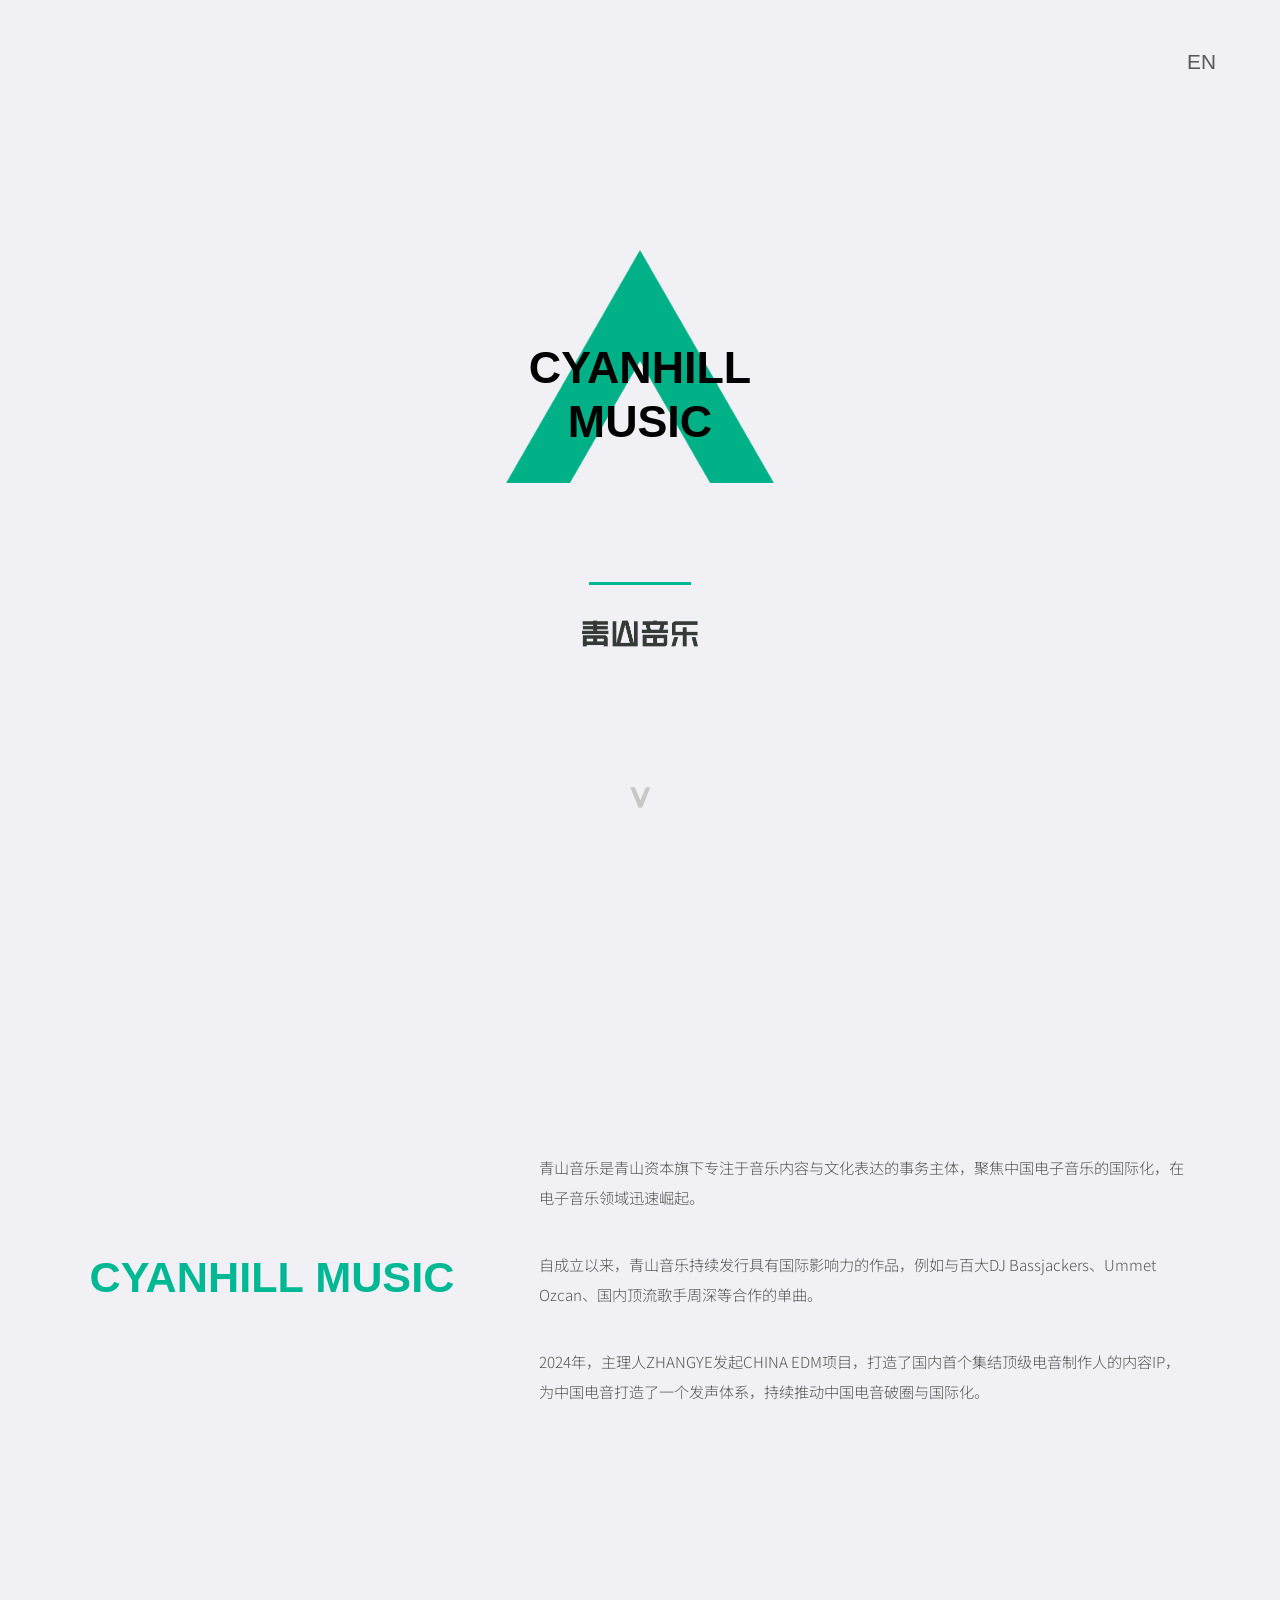
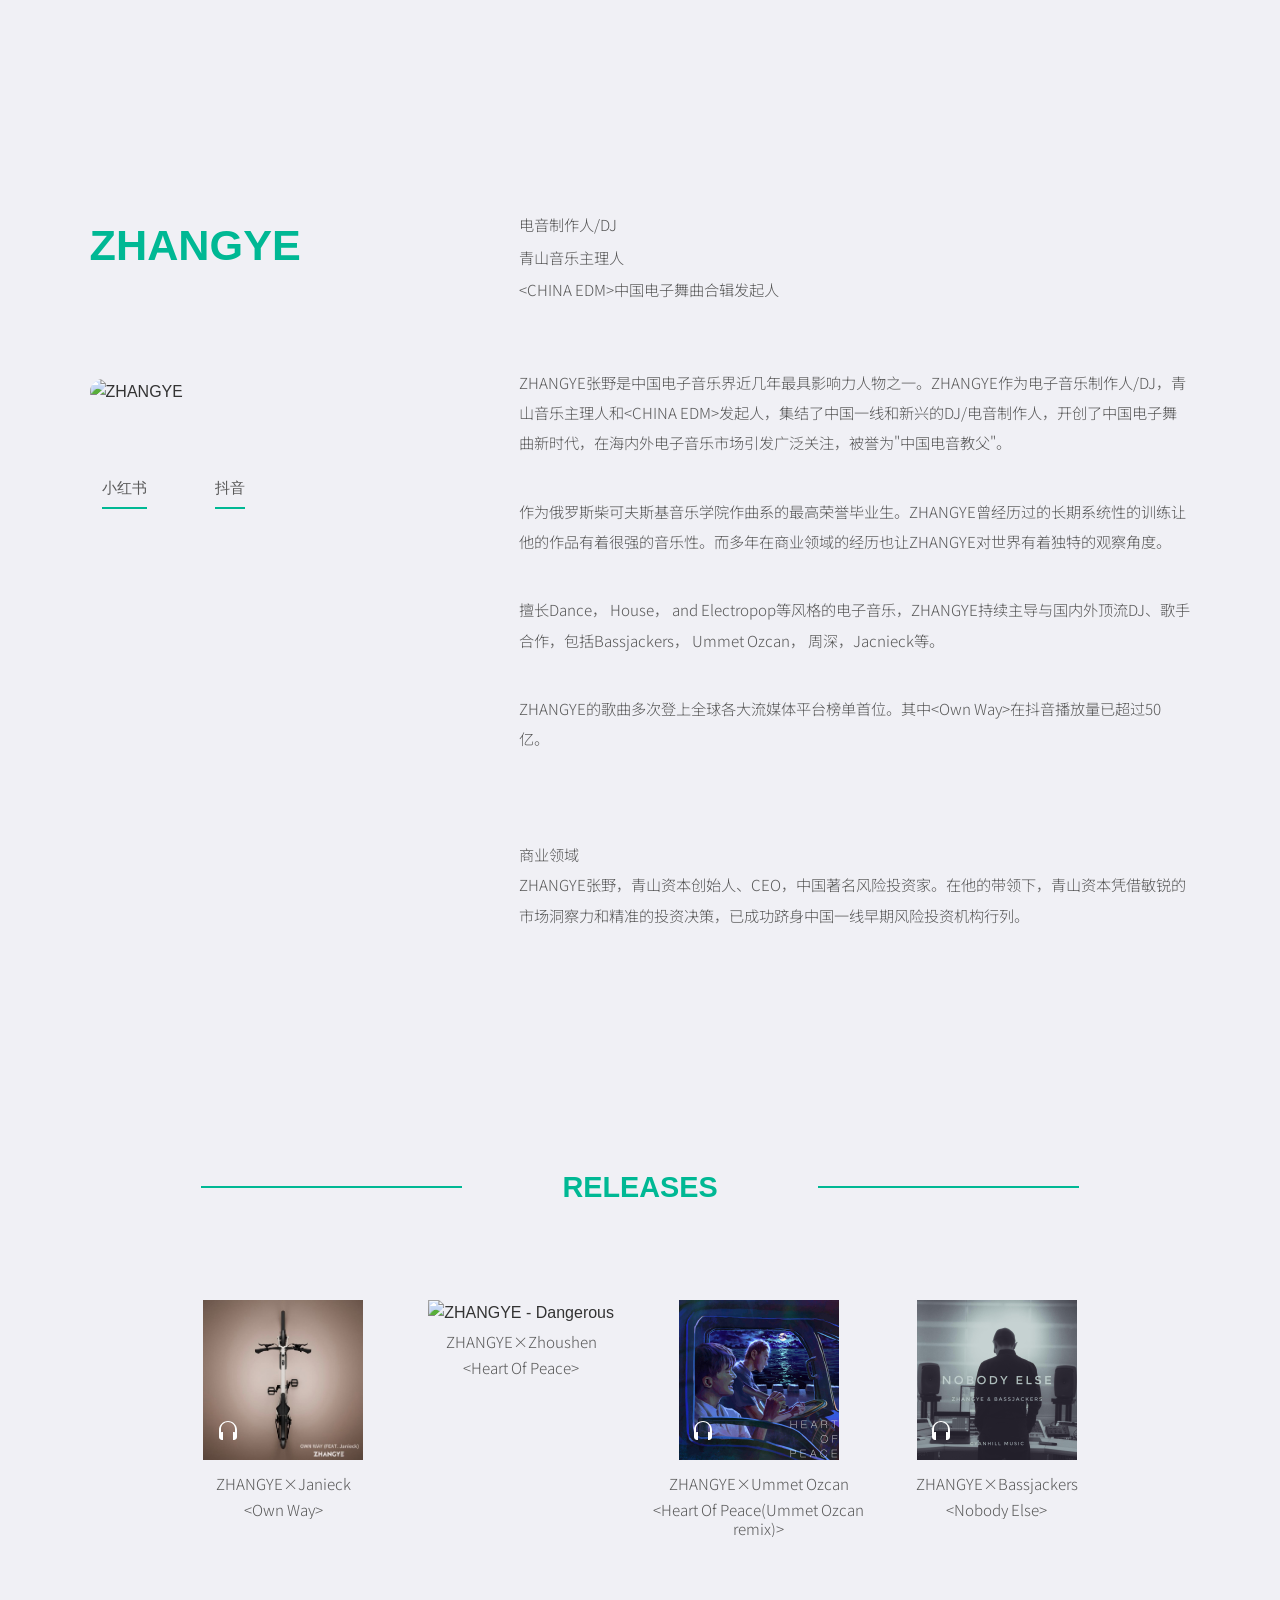
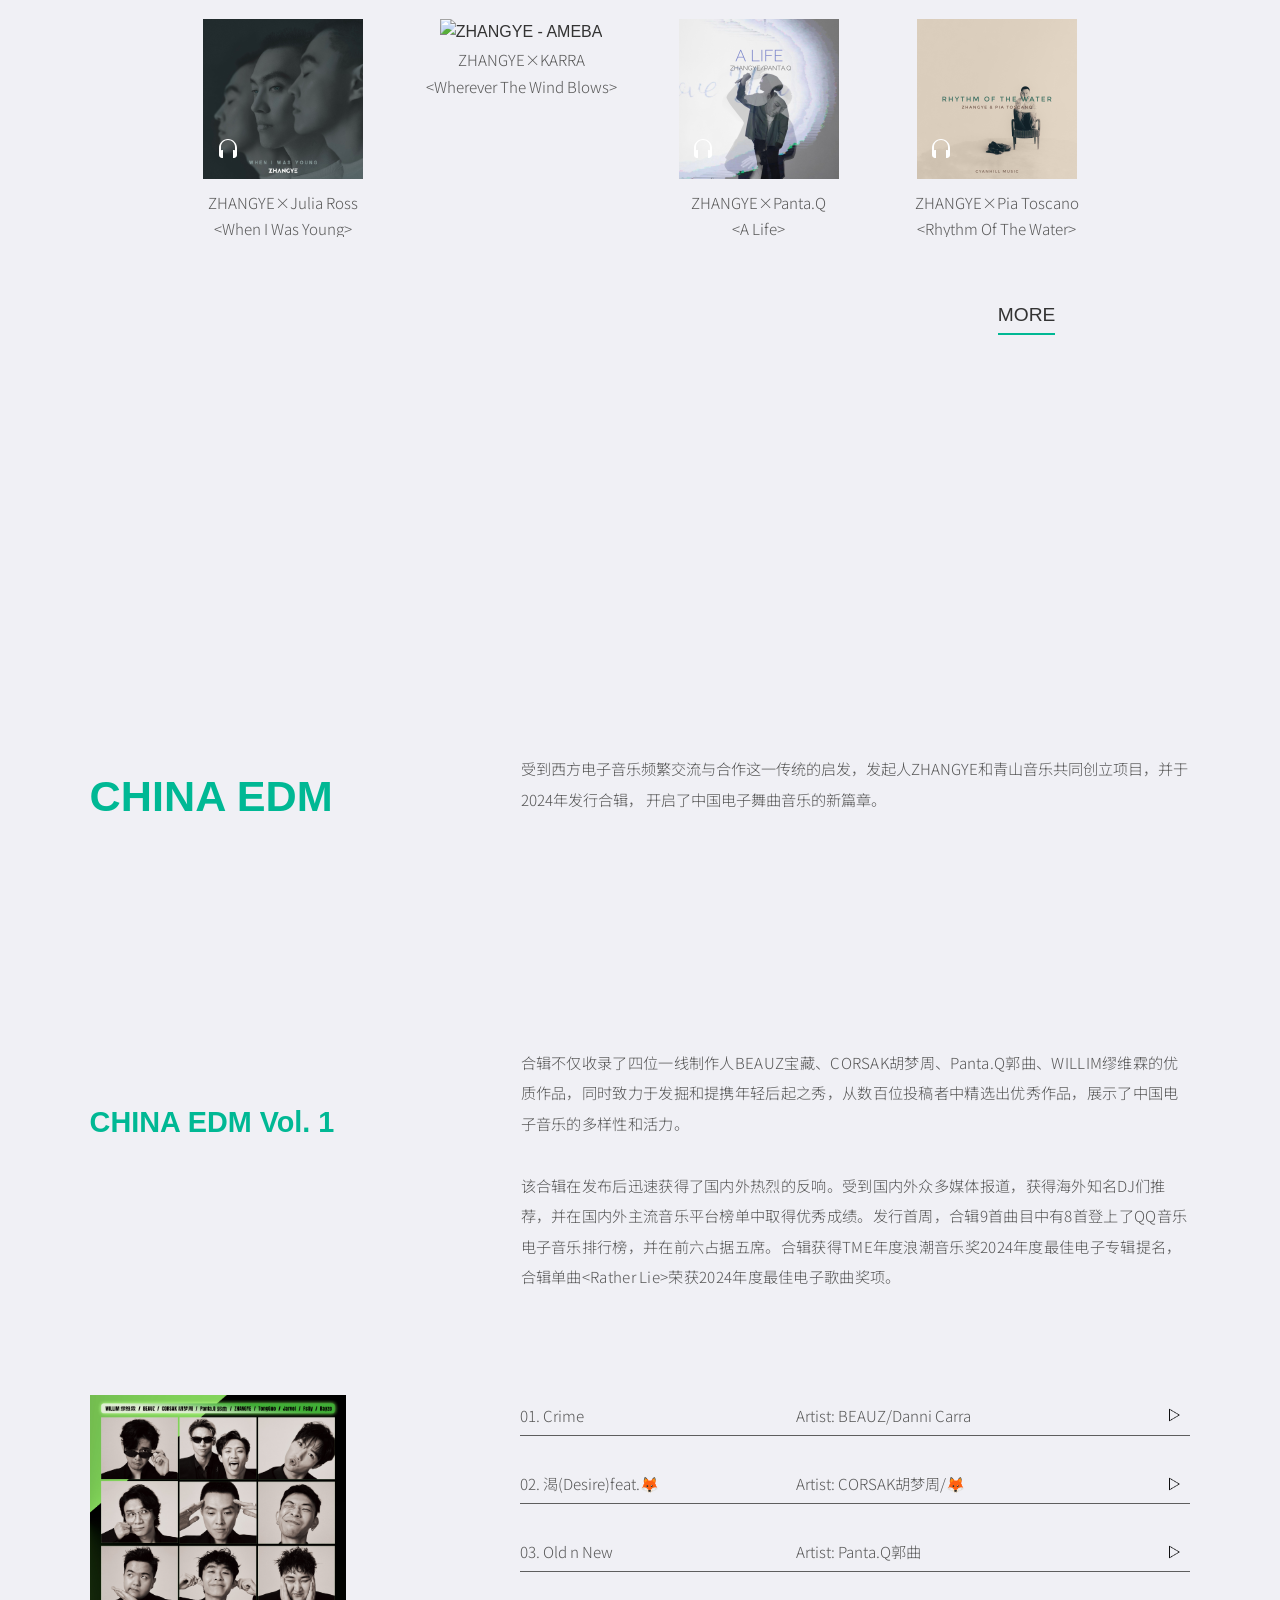
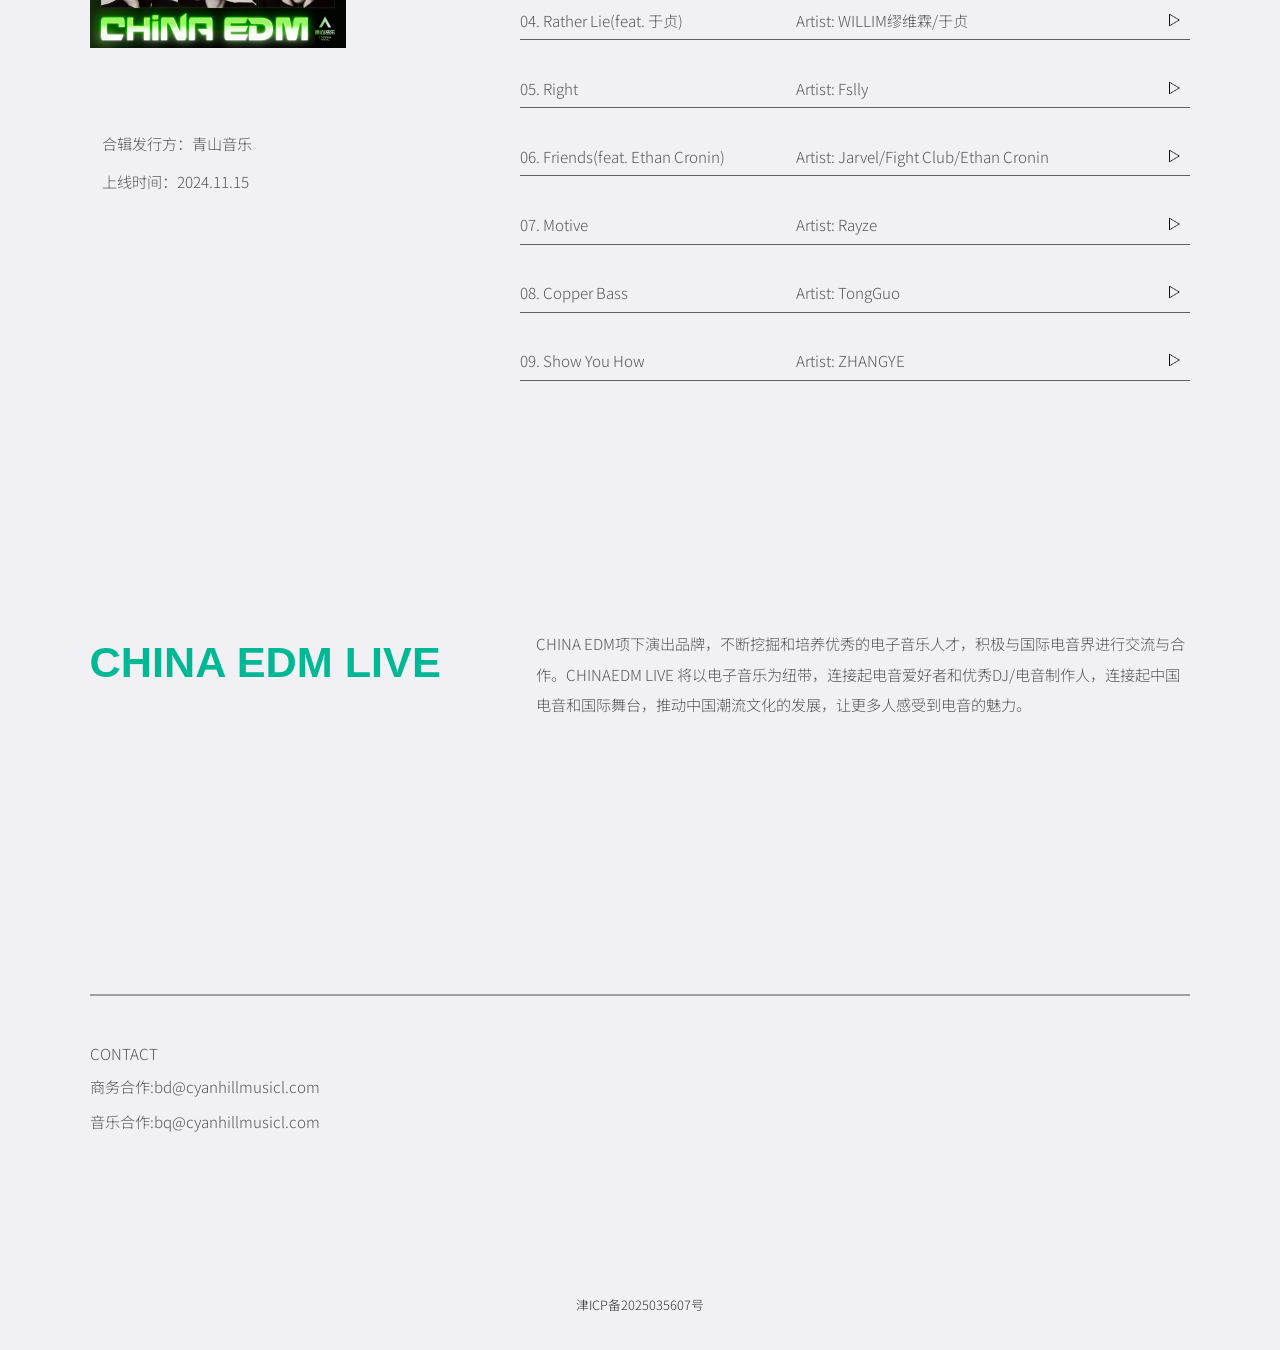
==== index.html @ 39e77cc4 "update fonts" ====
<!DOCTYPE html>
<html lang="zh-CN">
<head>
    <meta charset="UTF-8">
    <meta name="viewport" content="width=device-width, initial-scale=1.0">
    <title>CYANHILL MUSIC</title>
    <link rel="stylesheet" href="styles.css">
    <!-- 添加更接近微软雅黑风格的字体 -->
    <link href="https://fonts.googleapis.com/css2?family=Noto+Sans+SC:wght@300;400;500;600;700;800;900&display=swap" rel="stylesheet">
    <link href="https://fonts.googleapis.com/css2?family=Source+Han+Sans+SC:wght@400;700;900&display=swap" rel="stylesheet">
    <link href="https://fonts.googleapis.com/css2?family=Inter:wght@400;700;900&display=swap" rel="stylesheet">
    <script src="https://unpkg.com/feather-icons"></script>
    <script>
        let currentAudio = null;
        let currentPlayButton = null;
        let currentReleaseItem = null;
        
        function togglePlayPause(button, musicPath) {
            let icon = button.querySelector('i');
            
            // 如果找不到i元素，说明已经被feather替换为SVG了
            if (!icon) {
                console.log('Icon not found, recreating...');
                button.innerHTML = '<i data-feather="play"></i>';
                feather.replace();
                icon = button.querySelector('i') || button.querySelector('svg');
            }
            
            if (!icon) {
                console.log('Error: Could not find or create icon element');
                return;
            }
            
            const currentIcon = icon.getAttribute ? icon.getAttribute('data-feather') : 'play';
            
            // 如果点击的是当前正在播放的按钮
            if (currentAudio && currentPlayButton === button) {
                if (currentAudio.paused) {
                    // 恢复播放
                    currentAudio.play().then(() => {
                        button.innerHTML = '<i data-feather="pause"></i>';
                        feather.replace();
                    }).catch(error => {
                        console.log('播放失败:', error);
                        alert('音频文件未找到或加载失败');
                        resetButton(button);
                    });
                } else {
                    // 暂停播放
                    currentAudio.pause();
                    button.innerHTML = '<i data-feather="play"></i>';
                    feather.replace();
                }
                return;
            }
            
            // 停止当前播放的音乐并重置之前的按钮
            if (currentAudio) {
                currentAudio.pause();
                if (currentPlayButton) {
                    resetButton(currentPlayButton);
                }
                if (currentReleaseItem) {
                    resetReleaseItem(currentReleaseItem);
                }
            }
            
            // 播放新的音乐
            currentAudio = new Audio(musicPath);
            currentPlayButton = button;
            
            currentAudio.play().then(() => {
                // 播放成功，更新按钮为暂停状态
                button.innerHTML = '<i data-feather="pause"></i>';
                feather.replace();
            }).catch(error => {
                console.log('播放失败:', error);
                alert('音频文件未找到或加载失败');
                resetButton(button);
                currentAudio = null;
                currentPlayButton = null;
            });
            
            // 音乐结束后重置按钮
            currentAudio.addEventListener('ended', function() {
                resetButton(currentPlayButton);
                if (currentReleaseItem) {
                    resetReleaseItem(currentReleaseItem);
                }
                currentAudio = null;
                currentPlayButton = null;
                currentReleaseItem = null;
            });
        }
        
        function resetButton(button) {
            if (button) {
                button.innerHTML = '<i data-feather="play"></i>';
                feather.replace();
            }
        }
        
        // 修改后的playMusic函数，专门处理release section的play-button
        function playMusic(musicPath) {
            console.log('playMusic called with:', musicPath);
            
            // 查找包含此音频路径的release元素
            const playButtons = document.querySelectorAll('.release-item .play-button');
            let targetReleaseElement = null;
            let targetPlayButton = null;
            
            playButtons.forEach(button => {
                const onclickAttr = button.getAttribute('onclick');
                if (onclickAttr && onclickAttr.includes(musicPath)) {
                    targetReleaseElement = button.closest('.release-item');
                    targetPlayButton = button;
                }
            });
            
            if (targetPlayButton) {
                // 如果点击的是当前正在播放的歌曲
                if (currentAudio && currentReleaseItem === targetReleaseElement) {
                    if (currentAudio.paused) {
                        // 恢复播放
                        currentAudio.play().then(() => {
                            targetPlayButton.classList.add('playing');
                        }).catch(error => {
                            console.log('播放失败:', error);
                            alert('音频文件未找到或加载失败');
                            targetPlayButton.classList.remove('playing');
                        });
                    } else {
                        // 暂停播放
                        currentAudio.pause();
                        targetPlayButton.classList.remove('playing');
                    }
                    return;
                }
                
                // 停止当前播放的音乐并重置状态
                if (currentAudio) {
                    currentAudio.pause();
                    if (currentPlayButton) {
                        resetButton(currentPlayButton);
                        currentPlayButton = null;
                    }
                    if (currentReleaseItem) {
                        resetReleaseItem(currentReleaseItem);
                    }
                }
                
                // 播放新的音乐
                currentAudio = new Audio(musicPath);
                currentReleaseItem = targetReleaseElement;
                currentPlayButton = null; // 清除album按钮引用
                
                currentAudio.play().then(() => {
                    // 播放成功，添加playing类
                    targetPlayButton.classList.add('playing');
                }).catch(error => {
                    console.log('播放失败:', error);
                    alert('音频文件未找到或加载失败');
                    targetPlayButton.classList.remove('playing');
                    currentAudio = null;
                    currentReleaseItem = null;
                });
                
                // 音乐结束后重置状态
                currentAudio.addEventListener('ended', function() {
                    if (targetPlayButton) {
                        targetPlayButton.classList.remove('playing');
                    }
                    currentAudio = null;
                    currentReleaseItem = null;
                });
            } else {
                console.log('No release element found， using fallback logic');
                // 如果不是release部分的音乐，使用原来的逻辑
                if (currentAudio) {
                    currentAudio.pause();
                    if (currentPlayButton) {
                        resetButton(currentPlayButton);
                    }
                    if (currentReleaseItem) {
                        resetReleaseItem(currentReleaseItem);
                    }
                }
                
                currentAudio = new Audio(musicPath);
                currentAudio.play().catch(error => {
                    console.log('播放失败:', error);
                    alert('音频文件未找到或加载失败');
                });
                
                currentAudio.addEventListener('ended', function() {
                    currentAudio = null;
                });
            }
        }
        
        function resetReleaseItem(releaseElement) {
            if (releaseElement) {
                const playBtn = releaseElement.querySelector('.play-button');
                if (playBtn) {
                    playBtn.classList.remove('playing');
                }
            }
        }
        
        function stopMusic() {
            if (currentAudio) {
                currentAudio.pause();
                if (currentPlayButton) {
                    resetButton(currentPlayButton);
                }
                if (currentReleaseItem) {
                    resetReleaseItem(currentReleaseItem);
                }
                currentAudio = null;
                currentPlayButton = null;
                currentReleaseItem = null;
            }
        }
    </script>
    <script>
        // 初始化Feather Icons
        document.addEventListener('DOMContentLoaded', function() {
            feather.replace();
        });
    </script>
</head>
<body>
    <!-- Section 1: Hero Section -->
    <section class="hero-section">
         <div class="language-toggle" onclick="window.location.href='en.html'">EN</div>
        <div class="hero-content">
            <div class="logo">
                <div class="logo-container">
                    <img src="./images/三角形.png" alt="CYANHILL MUSIC" class="logo-main-image">
                    <div class="logo-text-overlay">CYANHILL<br> MUSIC</div>
                </div>
                <div class="green-line"></div>
                <img src="./images/qingshan-music.png" alt="青山音乐" class="hero-subtitle-image">
            </div>
            <div class="scroll-indicator"></div>
        </div>
    </section>

    <!-- Section 2: About CYANHILL MUSIC -->
    <section class="about-section">
        <div class="container">
            <div class="about-content">
                <h2 class="section-title">CYANHILL MUSIC</h2>
                <div class="about-text">
                    <p>青山音乐是青山资本旗下专注于音乐内容与文化表达的事务主体，聚焦中国电子音乐的国际化，在电子音乐领域迅速崛起。</p>
                    <p>自成立以来，青山音乐持续发行具有国际影响力的作品，例如与百大DJ Bassjackers、Ummet Ozcan、国内顶流歌手周深等合作的单曲。</p>
                    <p>2024年，主理人ZHANGYE发起CHINA EDM项目，打造了国内首个集结顶级电音制作人的内容IP，为中国电音打造了一个发声体系，持续推动中国电音破圈与国际化。</p>
                </div>
            </div>
        </div>
    </section>

    <!-- Section 3: ZHANGYE Profile -->
    <section class="profile-section">
        <div class="container">
            <div class="profile-content">
                <div class="profile-left">
                    <div class="profile-left-content">
                        <h2 class="section-title">ZHANGYE</h2>
                        <div class="profile-roles">
                            <p class="profile-role">电音制作人DJ</p>
                            <p class="profile-role">青山音乐主理人</p>
                            <p class="profile-role">&lt;CHINA EDM&gt中国电子舞曲合辑发起人</p>
                        </div>
                        <div class="profile-nav">
                            <button class="nav-btn active" onclick="window.open('https://www.xiaohongshu.com/user/profile/66043828000000000b00c5ab?xsec_token=YBoGJE9Ndx9X2YPXxvMxBEKdCkLr-MUrgP2dAHBndRS3w=&xsec_source=app_share&xhsshare=CopyLink&appuid=56d51c0084edcd5b4dde05b5&apptime=1753088327&share_id=ae65f002c0d04fa5bdab03b25cfff9ac', '_blank'); return false;">小红书</button>
                            <button class="nav-btn" onclick="window.open('https://www.douyin.com/user/MS4wLjABAAAAStNdArtGPBI3AtwcS1l1xSt-FRLJyYk_p7RiJhSM4rY?from_tab_name=main', '_blank'); return false;">抖音</button>
                        </div>
                        </div>
                        <div class="profile-image-container">
                            <img src="./images/创始人照片.jpeg" alt="ZHANGYE" class="profile-image">
                            <div class="profile-nav">
                                <button class="nav-btn active" onclick="window.open('https://www.xiaohongshu.com/user/profile/66043828000000000b00c5ab?xsec_token=YBoGJE9Ndx9X2YPXxvMxBEKdCkLr-MUrgP2dAHBndRS3w=&xsec_source=app_share&xhsshare=CopyLink&appuid=56d51c0084edcd5b4dde05b5&apptime=1753088327&share_id=ae65f002c0d04fa5bdab03b25cfff9ac', '_blank'); return false;">小红书</button>
                                <button class="nav-btn" onclick="window.open('https://www.douyin.com/user/MS4wLjABAAAAStNdArtGPBI3AtwcS1l1xSt-FRLJyYk_p7RiJhSM4rY?from_tab_name=main', '_blank'); return false;">抖音</button>
                            </div>
                    </div>
                </div>
                <div class="profile-right">
                    <div class="profile-info">
                        <p class="profile-role">电音制作人/DJ</p>
                        <p class="profile-title">青山音乐主理人</p>
                        <p class="profile-subtitle">&lt;CHINA EDM&gt中国电子舞曲合辑发起人</p>
                    </div>
                    <div class="profile-description">
                        <p>ZHANGYE张野是中国电子音乐界近几年最具影响力人物之一。ZHANGYE作为电子音乐制作人/DJ，青山音乐主理人和&lt;CHINA EDM&gt发起人，集结了中国一线和新兴的DJ/电音制作人，开创了中国电子舞曲新时代，在海内外电子音乐市场引发广泛关注，被誉为"中国电音教父"。</p>
                        <p>作为俄罗斯柴可夫斯基音乐学院作曲系的最高荣誉毕业生。ZHANGYE曾经历过的长期系统性的训练让他的作品有着很强的音乐性。而多年在商业领域的经历也让ZHANGYE对世界有着独特的观察角度。</p>
                        <p>擅长Dance， House， and Electropop等风格的电子音乐，ZHANGYE持续主导与国内外顶流DJ、歌手合作，包括Bassjackers， Ummet Ozcan， 周深，Jacnieck等。</p>
                        <p>ZHANGYE的歌曲多次登上全球各大流媒体平台榜单首位。其中&lt;Own Way&gt在抖音播放量已超过50亿。</p>
                    </div>
                    <div class="profile-footer">
                        <p class="profile-location">商业领域</p>
                        <p class="profile-details">ZHANGYE张野，青山资本创始人、CEO，中国著名风险投资家。在他的带领下，青山资本凭借敏锐的市场洞察力和精准的投资决策，已成功跻身中国一线早期风险投资机构行列。</p>
                    </div>
                </div>
            </div>
        </div>
    </section>

    <!-- Section 4: Releases -->
    <section class="releases-section">
        <div class="container">
            <h2 class="section-title centered">RELEASES</h2>
            <div class="releases-grid">
                <!-- Top Row -->
                <div class="release-item">
                    <div class="release-image">
                        <img src="./images/own way.jpg" alt="ZHANGYE - Capella">
                        <div class="play-button" onclick="playMusic('./music/Own Way .mp3')"></div>
                    </div>
                    <div class="release-info">
                        <p class="artist">ZHANGYE×Janieck</p>
                        <p class="track">&lt;Own Way&gt</p>
                    </div>
                </div>
                <div class="release-item">
                    <div class="release-image">
                        <img src="./images/heart of peace.png" alt="ZHANGYE - Dangerous">
                        <div class="play-button" onclick="playMusic('./music/HEART OF PEACE.mp3')"></div>
                    </div>
                    <div class="release-info">
                        <p class="artist">ZHANGYE×Zhoushen</p>
                        <p class="track">&lt;Heart Of Peace&gt</p>
                    </div>
                </div>
                <div class="release-item">
                    <div class="release-image">
                        <img src="./images/remix heart of peace.jpeg" alt="ZHANGYE - Universe Ocean">
                        <div class="play-button" onclick="playMusic('./music/Heart Of Peace (Ummet Ozcan Remix) .mp3')"></div>
                    </div>
                    <div class="release-info">
                        <p class="artist">ZHANGYE×Ummet Ozcan</p>
                        <p class="track">&lt;Heart Of Peace(Ummet Ozcan remix)&gt</p>
                    </div>
                </div>
                <div class="release-item">
                    <div class="release-image">
                        <img src="./images/nobody else.JPEG" alt="ZHANGYE - Blackjazz">
                        <div class="play-button" onclick="playMusic('./music/Nobody Else .mp3')"></div>
                    </div>
                    <div class="release-info">
                        <p class="artist">ZHANGYE×Bassjackers</p>
                        <p class="track">&lt;Nobody Else&gt</p>
                    </div>
                </div>
                <!-- Bottom Row -->
                <div class="release-item">
                    <div class="release-image">
                        <img src="./images/whenIwasyoung.jpeg" alt="ZHANGYE - Club Tech">
                        <div class="play-button" onclick="playMusic('./music/WHEN I WAS YOUNG .mp3')"></div>
                    </div>
                    <div class="release-info">
                        <p class="artist">ZHANGYE×Julia Ross</p>
                        <p class="track">&lt;When I Was Young&gt</p>
                    </div>
                </div>
                <div class="release-item">
                    <div class="release-image">
                        <img src="./images/whenever the wind blows.png" alt="ZHANGYE - AMEBA">
                        <div class="play-button" onclick="playMusic('./music/WHEREVER THE WIND BLOWS .mp3')"></div>
                    </div>
                    <div class="release-info">
                        <p class="artist">ZHANGYE×KARRA</p>
                        <p class="track">&lt;Wherever The Wind Blows&gt</p>
                    </div>
                </div>
                <div class="release-item">
                    <div class="release-image">
                        <img src="./images/a life.JPEG" alt="ZHANGYE - Karol">
                        <div class="play-button" onclick="playMusic('./music/A Life .mp3')"></div>
                    </div>
                    <div class="release-info">
                        <p class="artist">ZHANGYE×Panta.Q</p>
                        <p class="track">&lt;A Life&gt</p>
                    </div>
                </div>
                <div class="release-item">
                    <div class="release-image">
                        <img src="./images/water.JPEG" alt="ZHANGYE - Big Treasure">
                        <div class="play-button" onclick="playMusic('./music/Rhythm Of The Water .mp3')"></div>
                    </div>
                    <div class="release-info">
                        <p class="artist">ZHANGYE×Pia Toscano</p>
                        <p class="track">&lt;Rhythm Of The Water&gt</p>
                    </div>
                </div>
            </div>
            <div class="more-button">
                <a href="https://c6.y.qq.com/base/fcgi-bin/u?__=fudclbXIT1kJ" class="more-link" target="_blank" rel="noopener">MORE</a>
            </div>
        </div>
    </section>

    <!-- Section 5: CHINA EDM -->
    <section class="china-edm-section">
        <div class="container">
            <div class="china-edm-content">
                <div class="china-edm-left">
                    <h2 class="section-title">CHINA EDM</h2>
                </div>
                <div class="china-edm-right">
                    <div class="china-edm-description">
                        <p>受到西方电子音乐频繁交流与合作这一传统的启发，发起人ZHANGYE和青山音乐共同创立<CHINA EDM>项目，并于2024年发行<CHINA EDM Vol.1>合辑， 开启了中国电子舞曲音乐的新篇章。</p>
                    </div>
                </div>
            </div>
            
            <!-- 移动端专用的专辑信息容器 -->
            <div class="mobile-album-container">
                <div class="mobile-album-left">
                    <h3 class="mobile-vol-title">CHINA EDM Vol. 1</h3>
                    <div class="mobile-album-info">
                        <p>合辑发行方：青山音乐</p>
                        <p>上线时间：2024.11.15</p>
                    </div>
                </div>
                <div class="mobile-album-right">
                    <img src="./images/CHINA EDM 专辑封面.jpg" alt="CHINA EDM Vol.1" class="mobile-album-image">
                </div>
            </div>
            
            <div class="china-edm-vol-content">
                <div class="china-edm-vol-left">
                    <h3 class="vol-title">CHINA EDM Vol. 1</h3>
                </div>
                <div class="china-edm-vol-right">
                    <div class="vol-description">
                        <p>合辑不仅收录了四位一线制作人BEAUZ宝藏、CORSAK胡梦周、Panta.Q郭曲、WILLIM缪维霖的优质作品，同时致力于发掘和提携年轻后起之秀，从数百位投稿者中精选出优秀作品，展示了中国电子音乐的多样性和活力。</p>
                        <p>该合辑在发布后迅速获得了国内外热烈的反响。受到国内外众多媒体报道，获得海外知名DJ们推荐，并在国内外主流音乐平台榜单中取得优秀成绩。发行首周，合辑9首曲目中有8首登上了QQ音乐电子音乐排行榜，并在前六占据五席。合辑获得TME年度浪潮音乐奖2024年度最佳电子专辑提名，合辑单曲&lt;Rather Lie&gt;荣获2024年度最佳电子歌曲奖项。</p>

                    </div>
                </div>
            </div>
            
            <div class="album-section">
                <div class="album-left">
                    <div class="album-cover">
                        <img src="./images/CHINA EDM 专辑封面.jpg" alt="CHINA EDM Vol.1" class="album-image">
                    </div>
                    <div class="album-info">
                        <p class="album-label">合辑发行方：青山音乐</p>                   
                        <p class="album-date">上线时间：2024.11.15</p>
                    </div>
                </div>
                <div class="album-right">
                    <div class="track-list">
                        <div class="track-item">
                            <span class="track-number">01. Crime</span>
                            <span class="track-artist">Artist: BEAUZ/Danni Carra</span>
                            <button class="play-btn" onclick="togglePlayPause(this, './music/01.Crime丨BEAUZ.mp3')"><i data-feather="play"></i></button>
                        </div>
                        <div class="track-item">
                            <span class="track-number">02. 渴(Desire)feat.🦊</span>
                            <span class="track-artist">Artist: CORSAK胡梦周/🦊</span>
                            <button class="play-btn" onclick="togglePlayPause(this, './music/02.渴丨胡梦周.mp3')"><i data-feather="play"></i></button>
                        </div>
                        <div class="track-item">
                            <span class="track-number">03. Old n New</span>
                            <span class="track-artist">Artist: Panta.Q郭曲</span>
                            <button class="play-btn" onclick="togglePlayPause(this, './music/03.Old n New丨Panta.Q郭曲.mp3')"><i data-feather="play"></i></button>
                        </div>
                        <div class="track-item">
                            <span class="track-number">04. Rather Lie(feat. 于贞)</span>
                            <span class="track-artist">Artist: WILLIM缪维霖/于贞</span>
                            <button class="play-btn" onclick="togglePlayPause(this, './music/04.Rather Lie丨缪维霖_于贞.mp3')"><i data-feather="play"></i></button>
                        </div>
                        <div class="track-item">
                            <span class="track-number">05. Right</span>
                            <span class="track-artist">Artist: Fslly</span>
                            <button class="play-btn" onclick="togglePlayPause(this, './music/05.Right丨Fslly.mp3')"><i data-feather="play"></i></button>
                        </div>
                        <div class="track-item">
                            <span class="track-number">06. Friends(feat. Ethan Cronin)</span>
                            <span class="track-artist">Artist: Jarvel/Fight Club/Ethan Cronin</span>
                            <button class="play-btn" onclick="togglePlayPause(this, './music/06.Friends丨Jarvel_Fight Club_Ethan Cronin.mp3')"><i data-feather="play"></i></button>
                        </div>
                        <div class="track-item">
                            <span class="track-number">07. Motive</span>
                            <span class="track-artist">Artist: Rayze</span>
                            <button class="play-btn" onclick="togglePlayPause(this, './music/07.Motive丨Rayze .mp3')"><i data-feather="play"></i></button>
                        </div>
                        <div class="track-item">
                            <span class="track-number">08. Copper Bass</span>
                            <span class="track-artist">Artist: TongGuo</span>
                            <button class="play-btn" onclick="togglePlayPause(this, './music/08.Copper Bass丨TongGuo .mp3')"><i data-feather="play"></i></button>
                        </div>
                        <div class="track-item">
                            <span class="track-number">09. Show You How</span>
                            <span class="track-artist">Artist: ZHANGYE</span>
                            <button class="play-btn" onclick="togglePlayPause(this, './music/09.Show You How丨ZHANGYE .mp3')"><i data-feather="play"></i></button>
                        </div>
                    </div>
                </div>
            </div>
        </div>
    </section>

    <!-- Section 6: CHINA EDM LIVE -->
    <section class="china-edm-live-section">
        <div class="container">
            <div class="china-edm-live-content">
                <div class="china-edm-live-left">
                    <h2 class="section-title">CHINA EDM LIVE</h2>
                </div>
                <div class="china-edm-live-right">
                    <div class="live-description">
                        <p>CHINA EDM项下演出品牌，不断挖掘和培养优秀的电子音乐人才，积极与国际电音界进行交流与合作。CHINAEDM LIVE 将以电子音乐为纽带，连接起电音爱好者和优秀DJ/电音制作人，连接起中国电音和国际舞台，推动中国潮流文化的发展，让更多人感受到电音的魅力。</p>
                    </div>
                </div>
            </div>
            <div class="contact-section">
                <div class="contact-left"></div>
                <div class="contact-right">
                    <div class="contact-info">
                        <h3>CONTACT</h3>
                        <p class="contact-item">商务合作:bd@cyanhillmusicl.com</p>
                        <p class="contact-item">音乐合作:bq@cyanhillmusicl.com</p>
                    </div>
                </div>
            </div>
            <!-- Add ICP filing number footer -->
            <div class="icp-footer">
                <p>津ICP备2025035607号</p>
            </div>
        </div>
    </section>
</body>
</html>
---- styles.css ----
* {
    margin: 0;
    padding: 0;
    box-sizing: border-box;
}

body {
    font-family: "Microsoft YaHei", "微软雅黑", -apple-system, BlinkMacSystemFont, "Segoe UI", Roboto, "Helvetica Neue", Arial, sans-serif;
    line-height: 1.6;
    color: #333;
    background-color: #F0F0F5;
}

.container {
    max-width: calc(100vw - 14vw); /* 总宽度减去左右各7vw的margin */
    margin: 0 7vw; /* 固定左右各7vw的margin */
    padding: 0; /* 移除内部padding，使用margin控制 */
}



/* Section 1: Hero Section */
.hero-section {
    height: 100vh;
    background-color: #F0F0F5;
    display: flex;
    align-items: center;
    justify-content: center;
    position: relative;
}

.language-toggle {
    position: absolute;
    top: 5vh;
    right: 5vw;
    color: #585858;
    cursor: pointer;
    font-size: 1.3rem;
    font-weight: normal;
}

.hero-content {
    text-align: center;
    display: flex;
    flex-direction: column;
    align-items: center;
    gap: 3vh;
    margin-top: 13.5vh; /* 从-8vh调整为2vh，向下移动10% */
}

.logo {
    display: flex;
    flex-direction: column;
    align-items: center;
    gap: 2vh;
}

.logo-container {
    position: relative;
    display: inline-block;
}

.logo-main-image {
    width: 21vw;
    /* max-width: 400px;
    min-width: 250px; */
    height: auto;
    object-fit: contain;
    display: block;
}

.logo-text-overlay {
    position: absolute;
    top: 62%;
    left: 50%;
    transform: translate(-50%, -50%);
    color: #000000;
    font-family: "Microsoft YaHei", "微软雅黑", Arial, sans-serif;
    font-size: 3.5vw;
    font-weight: 900; /* 加粗 */
    text-align: center;
    letter-spacing: 0vw; 
    line-height: 1.2;
    z-index: 2;
    pointer-events: none;
    white-space: nowrap;
}

.green-line {
    width: 8vw;
    height: 0.3vh;
    background-color: #00b894;
    margin-top: 9vh;
    margin-bottom: 1.5vh;
}

.hero-subtitle-image {
    width: 9vw;
    height: auto;
    object-fit: contain;
}

.scroll-indicator {
    position: relative;
    font-size: 2rem;
    color: transparent;
    animation: bounce 2s infinite;
    margin-top: 10.5vh;
    display: inline-block;
    left: -1vw;
}

.scroll-indicator::before {
    content: "∨";
    position: absolute;
    top: 0;
    left: 0;
    color: #c7c7c7;
    -webkit-text-stroke: 2px #c7c7c7;
}

.scroll-indicator::after {
    content: "∨";
    position: absolute;
    top: 0;
    left: 0;
    color: #c7c7c7;
}

@keyframes bounce {
    0%, 20%, 50%, 80%, 100% {
        transform: translateY(0);
    }
    40% {
        transform: translateY(-10px);
    }
    60% {
        transform: translateY(-5px);
    }
}



/* Section 2: About Section */
.about-section {
    padding: 28vh 0;
    background-color: #F0F0F5;
}

.about-content {
    display: flex;
    gap: 3%;
    align-items: center; /* 从flex-start改为center，使标题上下居中 */
}

.section-title {
    font-size: 2.7rem;
    font-weight: bold;
    font-family: "Microsoft YaHei", "微软雅黑", Arial, sans-serif;
    color: #00b894;
    margin-bottom: 40px;
    min-width: 28%;
    flex-shrink: 0;
    letter-spacing: 0;
}

/* Unified left alignment for all right-side content */
.about-text,
.profile-right,
.china-edm-right,
.china-edm-vol-right,
.album-right,
.china-edm-live-right,
.contact-right {
    padding-left: 4vw; /* 恢复为0，避免额外的左边距 */
    padding-right: 0;
    margin-left: 0;
    margin-right: 0;

}

.about-text {
    flex: 1;
    text-align: left;
    
}

.about-text p {
    margin-bottom: 4vh;
    color: #585858;
    line-height: 2;
    font-size: 0.95rem;
     font-family: "Noto Sans SC", "PingFang SC", "Helvetica Neue", Arial, sans-serif;
    font-weight: 300;
}
/* Section 3: Profile Section */
.profile-section {
    padding: 13vh 0;
    background-color: #F0F0F5;
}

.profile-content {
    display: flex;
    gap: 5vw;
    align-items: flex-start;
}

.profile-left {
    min-width: 28%;
    flex-shrink: 0;
}


.profile-left-content {
    /* Desktop: hide roles and nav in left content */
}

.profile-roles {
    display: none; /* Hide on desktop */
}

.profile-left-content .profile-nav {
    display: none; /* Hide on desktop */
}

.profile-name {
    font-size: 3.5rem;
    font-weight: bold;
    color: #00b894;
   
}

.profile-image-container {
    position: relative;
}

.profile-image {
    width: 21.5vw;
   
    height: auto;
    aspect-ratio: 1/0.99;
    object-fit: cover;
    object-position: top;
    margin-bottom: 4vh;
    border-radius: 22px;
    margin-top: 6.5vh; /* 向下移动2vh */
}

.profile-nav {
    display: flex;
    gap: 10px;
    margin-top: 3.3vh;
    margin-left:1vw;
}

.nav-btn {
    background: none;
    border: none;
    color: #585858;
    cursor: pointer;
    padding: 8px 0;
    font-size: 0.95rem;
    text-decoration: none;
    border-bottom: 2px solid #00b894;
    margin-right: 4.5vw;
    transition: all 0.3s ease;
}

.nav-btn.active {
    color: #585858;
    border-bottom: 2px solid #00b894;
}

.nav-btn:hover {
    color: #00b894;
}

.profile-right {
    flex: 1;
    text-align: left;
    margin-left: 0.5vw;
    width: 68%;
    
}

.profile-info {
    margin-bottom: 30px;
}

.profile-role {
    font-size: 0.95rem;
    line-height: 1.8;
    color: #585858;
    margin-bottom: 5px;
     font-family: "Noto Sans SC", "PingFang SC", "Helvetica Neue", Arial, sans-serif;
    font-weight: 300;
}

.profile-title {
    font-size: 0.95rem;
    line-height: 1.8;
    font-weight: normal;
    color: #585858;
     font-family: "Noto Sans SC", "PingFang SC", "Helvetica Neue", Arial, sans-serif;
    font-weight: 300;
    margin-bottom: 5px;
}

.profile-subtitle {
    font-size: 0.95rem;
    line-height: 1.8;
    color: #585858;
     font-family: "Noto Sans SC", "PingFang SC", "Helvetica Neue", Arial, sans-serif;
    font-weight: 300;
    margin-bottom: 20px;
}

.profile-description {
    margin-top: 7vh;
    margin-bottom: 9.5vh;
}

.profile-description p {
    margin-bottom: 4.7vh;
    color: #585858;
    font-size: 0.95rem;
    line-height: 2;
    margin-bottom: 4.2vh;
     font-family: "Noto Sans SC", "PingFang SC", "Helvetica Neue", Arial, sans-serif;
    font-weight: 300;
}

.profile-location {
    font-weight: 300;
    font-size: 0.95rem;
    line-height: 2;
     font-family: "Noto Sans SC", "PingFang SC", "Helvetica Neue", Arial, sans-serif;
    color: #585858;
}

.profile-details {
    color: #585858;
    font-size: 0.95rem;
    line-height: 2;
     font-family: "Noto Sans SC", "PingFang SC", "Helvetica Neue", Arial, sans-serif;
    font-weight: 300;
}

/* Section 4: Releases Section */
.releases-section {
    padding: 13vh 0;
    background-color: #F0F0F5;
}

.section-title.centered {
    text-align: center;
    color: #00b894;
    font-size: 1.8rem;
    font-weight: bold;
    font-family: "Microsoft YaHei", "微软雅黑", Arial, sans-serif;
    margin-bottom: 10vh;
    position: relative;
    display: flex;
    align-items: center;
    justify-content: center;
    gap: 100px;
}

.section-title.centered::before,
.section-title.centered::after {
    content: '';
    flex: 1;
    height: 2px;
    background-color: #00b894;
    max-width: 20.4vw;
}

.releases-grid {
    display: grid;
    grid-template-columns: repeat(4, 1fr);
    gap: 5vw 1vh; /* 列间距5vw，行间距2.5vh，减小上下间距 */
    margin-bottom: 5vh;
    margin-left: 6.2vw;
    margin-right: 6.2vw;
}

.release-item {
    text-align: center;
}

.release-image {
    position: relative;
    margin-bottom: 2px;
    cursor: pointer;
    transition: transform 0.3s ease;
    overflow: hidden;
}

.release-image:hover {
    transform: scale(1.02);
}

.release-image img {
    width: 70%;
    object-fit: contain;
    /* background: #f5f5f5; */
}

/* 将play-button移到headphone-icon位置，使用耳机图标 */
.play-button {
    position: absolute;
    bottom: 2.5vh;
    left: 3.5vw;
    width: 28px;
    height: 28px;
    background-color: transparent;
    color: white;
    border-radius: 50%;
    display: flex;
    align-items: center;
    justify-content: center;
    cursor: pointer;
    transition: all 0.3s ease;
    z-index: 2;
    opacity: 1; /* 始终显示 */
}

.play-button:hover {
    background-color: rgba(255, 255, 255, 0.2);
    transform: scale(1.1);
}

.play-button::before {
    content: '';
    width: 24px;
    height: 24px;
    background-image: url('data:image/svg+xml,<svg xmlns="http://www.w3.org/2000/svg" fill="white" viewBox="0 0 24 24"><path d="M12 1c-4.97 0-9 4.03-9 9v7c0 1.66 1.34 3 3 3h1v-8H6c-1.66 0-3 1.34-3 3v1c0-.55.45-1 1-1h1V9c0-3.87 3.13-7 7-7s7 3.13 7 7v6h1c.55 0 1 .45 1 1v-1c0-1.66-1.34-3-3-3h-1v8h1c1.66 0 3-1.34 3-3v-7c0-4.97-4.03-9-9-9z"/></svg>');
    background-size: contain;
    background-repeat: no-repeat;
    transition: all 0.3s ease;
}

/* 播放状态时显示暂停图标 */
.play-button.playing::before {
    background-image: url('data:image/svg+xml,<svg xmlns="http://www.w3.org/2000/svg" fill="white" viewBox="0 0 24 24"><path d="M6 19h4V5H6v14zm8-14v14h4V5h-4z"/></svg>');
}

/* 删除headphone-icon */

.release-image:hover .play-button {
    opacity: 1;
}

.release-info .artist {
    /* font-weight: 500; */
    color: #585858;
    margin-bottom: 3px;
    font-size: 0.95rem;
    line-height: 1.8;
     font-family: "Noto Sans SC", "PingFang SC", "Helvetica Neue", Arial, sans-serif;
    font-weight: 300;
}

.release-info .track {
    color: #585858;
    font-size: 0.95rem;
    line-height: 1.2;
    margin-top: 0;
    white-space: wrap;
    overflow: hidden;
    text-overflow: ellipsis;
    max-width: 100%;
    display: block;
    margin-bottom: 2vh;
     font-family: "Noto Sans SC", "PingFang SC", "Helvetica Neue", Arial, sans-serif;
    font-weight: 300;
}

.more-button {
    text-align: right;
    margin-top: 3.5vh;
    margin-right: 15vh; /* 使用负margin向左移动 */
}

.more-link {
    display: inline-block;
    color: #333;
    text-decoration: none;
    font-size: 1.2rem;
    font-weight: 300;
    border-bottom: 2px solid #00b894;
    padding-bottom: 2px;
    transition: all 0.3s ease;
}

.more-link:hover {
    color: #00b894;
    border-bottom-color: #333;
}

/* Section 5: CHINA EDM Section */
.china-edm-section {
    padding-top: 33.5vh;
    padding-bottom: 0;
    background-color: #F0F0F5;
    
    margin-right: 0;
}

.china-edm-content {
    display: flex;
    gap: 4%;
    align-items: flex-start;
    margin-bottom: 80px;
}

.china-edm-left {
    min-width: 30.5%;
    flex-shrink: 0;
    margin-top: 1vh;
}

.china-edm-right {
    flex: 1;
    text-align: left;
    margin-left: 0;
    width: 68%;
}

.china-edm-description {
    margin-bottom: 0;
}

.china-edm-description p {
    color: #585858;
    line-height: 2;
    font-size: 0.95rem;
    margin-bottom: 0;
     font-family: "Noto Sans SC", "PingFang SC", "Helvetica Neue", Arial, sans-serif;
    font-weight: 300;
}

/* 隐藏移动端专用容器在桌面版 */
.mobile-album-container {
    display: none;
}

.china-edm-vol-content {
    display: flex;
    margin-top: 19.5vh;
    align-items: center; /* 从flex-start改为center，使标题上下居中 */

}

.china-edm-vol-left {
    min-width: 34.5%;
    flex-shrink: 0;
}

.china-edm-vol-right {
    flex: 1;
    text-align: left;
    margin-left: 0;
    width: 65.5%;
}

.vol-title {
    font-size: 1.8rem;
    font-weight: bold;
    font-family: "Microsoft YaHei", "微软雅黑", Arial, sans-serif;
    color: #00b894;
    margin-bottom: 0;
    margin-top: -12vh;
}

.vol-description {
    border-top: none;
    padding-top: 0;
}

.vol-description p {
    color: #585858;
    line-height: 2;
    margin-bottom: 3.5vh;
    font-size: 0.95rem;
    letter-spacing: 0.02em;
     font-family: "Noto Sans SC", "PingFang SC", "Helvetica Neue", Arial, sans-serif;
    font-weight: 300;
}

.vol-description p:last-child {
    margin-bottom: 8.5vh;
}

.album-section {
    display: flex;
    gap: 4%;
    align-items: flex-start;
  
}

.album-left {
    min-width: 28%;
    flex-shrink: 0;

}

.album-cover {
    margin-bottom: 3vh;
    max-width: 15vw;
    
}

.album-image {
    margin-top: 3vh;
    width: 20vw;
    
    height: auto;
    aspect-ratio: 1/0.99;
    object-fit: cover;
    margin-bottom: 5vh;
   
}

.album-info p {
    color: #585858;
    font-size: 0.95rem;
    margin-bottom: 8px;
    margin-left: 1vw;
    line-height: 2;
     font-family: "Noto Sans SC", "PingFang SC", "Helvetica Neue", Arial, sans-serif;
    font-weight: 300;
}

.album-right {
    flex: 1;
    text-align: left;
    margin-left: 2.1vw;
    width: 66%;
}

.track-list {
    border: none;
    border-radius: 0;
    overflow: visible;
    background: transparent;
}

.track-item {
    display: grid;
    grid-template-columns: 2.1fr 2fr 1fr;
    align-items: center;
    padding: 3.5vh 0 0.4vh 0;
    border-bottom: 1px solid #5e5e5e;
    background: transparent;
    transition: background-color 0.3s ease;
    
}

.track-item:last-child {
    border-bottom: 1px solid #5e5e5e;
}

/* .track-item:hover {
    background-color: #f9f9f9;
} */

.track-number {
    color: #585858;
    font-size: 0.95rem;
    text-align: left;
     font-family: "Noto Sans SC", "PingFang SC", "Helvetica Neue", Arial, sans-serif;
    font-weight: 300;
}

.track-artist {
    color: #585858;
    font-size: 0.95rem;
    text-align: flex-start;
     font-family: "Noto Sans SC", "PingFang SC", "Helvetica Neue", Arial, sans-serif;
    font-weight: 300;
}

.play-btn {
    background: transparent;
    border: none;
    color: #999;
    cursor: pointer;
    padding: 0;
    width: 32px;
    height: 32px;
    display: flex;
    align-items: center;
    justify-content: center;
    transition: all 0.3s ease;
    position: relative;
    flex-shrink: 0;
    margin-left: auto;
    font-size: 12px;
}

.play-btn:hover {
    color: #585858;
}

/* Replace track list play button icons with image */
.play-btn svg {
    display: none; /* Hide the SVG icon */
}

.play-btn::before {
    content: '';
    width: 16px;
    height: 16px;
    background-image: url('./images/icons8-play-50.png');
    background-size: contain;
    background-repeat: no-repeat;
    background-position: center;
    display: block;
}

/* Section 6: CHINA EDM LIVE Section */
.china-edm-live-section {

    background-color: #F0F0F5;
    margin-top: 27.5vh;
}

.china-edm-live-content {
    display: flex;
    gap: 4%;
    align-items: flex-start;
    margin-bottom: 80px;
}

.china-edm-live-left {
    min-width: 28%;
    flex-shrink: 0;
}

.china-edm-live-right {
    flex: 1;
    text-align: left;
    margin-left: 0;
    width: 68%;
}

.live-description {
    margin-bottom: 0;
}

.live-description p {
    color: #585858;
    line-height: 2;
    font-size: 0.95rem;
    margin-bottom: 0;
     font-family: "Noto Sans SC", "PingFang SC", "Helvetica Neue", Arial, sans-serif;
    font-weight: 300;
}

.contact-section {
    border-top: 2px solid #a0a0a0;
    margin-top: 28.5vh;
    margin-bottom: 16vh;
}

.contact-left {
    display: none;
}

.contact-right {
    text-align: left;
    margin-left: 0; /* 确保左对齐 */
    padding-left: 0; /* 移除左边距 */
}

.contact-info h3 {
    font-size: 0.95rem;
    font-weight: normal;
    color: #585858;
    margin-top: 5vh;
    margin-bottom: 1vh;
    margin-left: 0;
     font-family: "Noto Sans SC", "PingFang SC", "Helvetica Neue", Arial, sans-serif;
    font-weight: 300;
}

.contact-item {
    color: #585858;
    margin-bottom: 10px;
    font-size: 0.95rem;
    margin-left: 0;
     font-family: "Noto Sans SC", "PingFang SC", "Helvetica Neue", Arial, sans-serif;
    font-weight: 300;
}

/* ICP Footer Styles */
.icp-footer {
    text-align: center;
    margin-bottom: 4vh;
    padding-top: 2vh;
   
}

.icp-footer p {
    font-size: 0.8rem;
    font-family: "Noto Sans SC", "PingFang SC", "Helvetica Neue", Arial, sans-serif;
    font-weight: 300;
    margin: 0;
    line-height: 1.5;
}

/* 移动端响应式设计 */
@media screen and (max-width: 768px) {
    /* 基础样式调整 - 统一左右margin */
    .container {
        
        max-width: calc(100vw - 18vw); /* 总宽度减去左右各7vw的margin */
        margin: 0 9vw; /* 固定左右各7vw的margin */
    }

    /* 移除所有右侧内容的额外padding */
    .about-text,
    .profile-right,
    .china-edm-right,
    .china-edm-vol-right,
    .album-right,
    .china-edm-live-right,
    .contact-right {
        padding-left: 0; /* 移除左边距 */
        padding-right: 0;
        margin-left: 0;
        margin-right: 0;
    }

    /* 统一内容布局 */
    .about-content,
    .profile-content,
    .china-edm-content,
    .china-edm-vol-content,
    .china-edm-live-content,
    .album-section {
        flex-direction: column;
        gap: 20px; /* 减少间距 */
        text-align: center;
    }

    /* 统一文字内容居左 */
    .about-text,
    .profile-right,
    .china-edm-right,
    .china-edm-vol-right,
    .china-edm-live-right {
        width: 100%;
        text-align: left;
    }

    /* Section 1: Hero Section */
.hero-section {
    height: 100vh;
}

.language-toggle {
    top: 4vh;
    right: 12vw;
    font-size: 0.8rem;
    font-weight: 600;
     font-family: "Noto Sans SC", "PingFang SC", "Helvetica Neue", Arial, sans-serif;
}


.logo {
    margin-top: 15.3vh; /* 向下移动20vh */
    gap: 0px;
}

.hero-content {
    gap: 0px;
    margin-top: 0px; 
}
.logo-main-image {
    width: 67vw;
}

.logo-text-overlay {
    font-size: 2.6rem;
    top: 58%;
    transform: translate(-50%, -50%);
    /* 使用更饱满的字体组合，接近微软雅黑粗体的宽度 */
    font-family: "Microsoft YaHei", "微软雅黑", 'Inter', 'Noto Sans SC', 'Source Han Sans SC', Arial, sans-serif !important;
    font-weight: 700 !important;
    /* 添加字母间距增加饱满感 */
    letter-spacing: 0.02em !important;
    /* 使用字体拉伸让文字更饱满 */
    font-stretch: expanded;
    text-shadow: 0.1px 0 0 currentColor, -0.1px 0 0 currentColor !important;
}

.green-line {
    width: 25vw;
    height: 2px;
    margin-top: 10vh;
    margin-bottom: 2.5vh;
}

.hero-subtitle-image {
    width: 28vw;
    max-width: 150px;
}

.scroll-indicator {
    margin-top: 22.5vh; /* 调整为5vh以保持合适间距 */
    position: relative;
    font-size: 2rem;
    color: transparent;
    animation: bounce 2s infinite;
    display: inline-block;
    left: -2vw;
    transform: none;
}

/* 所有移动端section样式 */
.about-section,
.profile-section,
.releases-section,
.china-edm-section,
.china-edm-live-section {
    padding: 8vh 0;
}

/* 统一标题样式 */
.section-title,
.vol-title,
.mobile-vol-title {
    font-size: 1.4rem !important; 
    margin-bottom: 5.5vh;
    /* 使用更饱满的字体组合 */
    font-family: "Microsoft YaHei", "微软雅黑", 'Inter', 'Noto Sans SC', 'Source Han Sans SC', sans-serif !important;
    font-weight: 700 !important;
    flex-shrink: 0;
    /* 增加字母间距让字体看起来更饱满 */
    letter-spacing: 0.01em !important;
    -webkit-font-smoothing: antialiased; 
    text-rendering: optimizeLegibility;
    /* 使用更轻微的阴影效果 */
    text-shadow: 0.1px 0 0 currentColor, -0.1px 0 0 currentColor !important;
}


/* Releases section 特殊标题样式 */
.section-title.centered {
    font-size: 1rem !important;
    margin-bottom: 30px;
    text-align: center;
    gap: 30px;
    position: relative;
    display: flex;
    align-items: center;
    justify-content: center;
    font-family: "Microsoft YaHei", "微软雅黑", 'Inter', 'Noto Sans SC', 'Source Han Sans SC', sans-serif !important;
    font-weight: 700 !important;
    letter-spacing: 0.01em !important;
    text-shadow: 0.1px 0 0 currentColor, -0.1px 0 0 currentColor !important;
}

/* 其他移动端样式保持不变 */
.about-text p,
.profile-description p,
.profile-location p,
.profile-details p,
.china-edm-description p,
.vol-description p,
.live-description p {
     color: #383838;
    font-size: 0.69rem;
    line-height: 1.8;
    margin-bottom: 2.3vh;
    text-align: justify;
    margin-right: 0;
     font-family: "Noto Sans SC", "PingFang SC", "Helvetica Neue", Arial, sans-serif;
    font-weight: 300;
}

.about-section {
    padding: 16vh 0;
}
.about-content {
    display: flex;
    gap: 4%;
    align-items: flex-start;
}

/* Profile section特殊样式 */
.profile-content {
    flex-direction: column;
    text-align: flex-start;
}

/* Profile header - 标题和图片的左右布局 */
.profile-left {
    margin-top: 1vh;
    display: flex;
    flex-direction: row;
    gap: 3%;
    align-items: flex-start;
    min-width: 100%;
    margin-bottom: 30px;
}

/* 左侧标题容器 - 显示标题和角色 */
.profile-left-content {
    width: 60%;
    flex-shrink: 0;
    text-align: left;
}

.profile-left-content .section-title {
    margin-bottom: 15px;
    font-size: 1.4rem !important;
    text-align: left;
    font-family: "Microsoft YaHei", "微软雅黑", 'Inter', 'Noto Sans SC', 'Source Han Sans SC', sans-serif !important;
    font-weight: 700 !important;
    letter-spacing: 0.01em !important;
    text-shadow: 0.1px 0 0 currentColor, -0.1px 0 0 currentColor !important;
}

/* 显示角色信息 */
.profile-roles {
    display: block;
    margin-bottom: 15px;
}

.profile-role {
    font-size: 0.69rem;
    color: #383838;
    margin-bottom: 4px;
    text-align: left;
    line-height: 1.74;
}

/* 将nav按钮移到左侧下方 */
.profile-left-content .profile-nav {
    display: flex;
    justify-content: flex-start;
    gap: 15px;
    margin-top: 0;
    margin-bottom: 0;
}

/* 右侧图片容器 */
.profile-image-container {
    margin-top: 1vh;
    width: 37%;
    flex-shrink: 0;
    text-align: center;
}

.profile-image {
    width: 107%;
    aspect-ratio: 1/0.99;
    max-width: none;
    margin: 0 auto;
    display: block;
    border-radius: 8px;
    margin-left: -1vh;
   
}

/* 隐藏图片下的nav按钮 */
.profile-image-container .profile-nav {
    display: none;
}

.profile-nav {
    display: flex;
   
    margin-top: 4.3vh;
    margin-left:0vw;
}


.nav-btn {
    margin-top: 0.3vh;;
    font-size: 0.69rem;
    padding: 6px 12px;
    margin-right: 0;
    padding: 4px 0;
    border-bottom: 0.5px solid #00b894;
    margin-left: 6.5vw;
    font-family: "Noto Sans SC", "PingFang SC", "Helvetica Neue", Arial, sans-serif;

}

.nav-btn.active {

    padding: 6px 12px;
    margin-right: 0;
    padding: 4px 0;
    font-size: 0.69rem;
    border-bottom: 0.5px solid #00b894;
    margin-left: 0;
     font-family: "Noto Sans SC", "PingFang SC", "Helvetica Neue", Arial, sans-serif;
}

/* 隐藏右侧原有的profile-info */
.profile-right .profile-info {
    display: none;
}

/* Profile右侧内容移到下面 */
.profile-right {
    width: 100%;
    text-align: left;
    margin-top: 0;
}
.profile-description {
    margin-top: -0.5vh;
    margin-bottom: 6.7vh;
   
}

.profile-description p {
    font-size: 0.69rem;
    line-height: 1.9;
    margin-bottom: 3.9vh;
    margin-right: 0;
     font-family: "Noto Sans SC", "PingFang SC", "Helvetica Neue", Arial, sans-serif;
     color: #383838;
    font-weight: 300;
}
/* 添加移动端字体大小覆盖 */
.profile-location {
    font-size: 0.76rem;
    line-height: 1.9;
  
    text-align: left;
    margin-right: 0;
}

.profile-details {
    font-size: 0.69rem;
    line-height: 1.9;
    margin-bottom: 0;
    margin-right: 0;
      font-family: "Noto Sans SC", "PingFang SC", "Helvetica Neue", Arial, sans-serif;
   
}
.releases-section {
    padding: 5.5vh 0;
    background-color: #F0F0F5;
}

.section-title.centered {
    margin-bottom: 7vh;
}

/* Releases section */
.releases-grid {
    grid-template-columns: repeat(2, 1fr);
    gap: 0; /* 减少间距 */
    margin-bottom: 1vh;
    margin-left: -8vw; /* 移除左边距 */
    margin-right: -8vw; /* 秼除右边距 */

}

.release-image img {
    height: 27.5vw;
    width: 100%;
    margin-top: 0;
    
}

.play-button {
    width: 35px;
    height: 35px;
    font-size: 0.9rem;
    bottom: 2vh;    
    left: 12vw;
}

.release-info {
    margin-top: 0;
    text-align: center;
    margin-bottom: 0;
}

.release-info .artist {
    color: #383838;
    font-size: 0.55rem;
    line-height: 1.4;
    margin-bottom: 0.4vh;
     font-family: "Noto Sans SC", "PingFang SC", "Helvetica Neue", Arial, sans-serif;
    font-weight: 300;
}

.release-info .track {
    color: #383838;
    font-size: 0.55rem;
    line-height: 1.4;
    margin-top: 0;
    margin-bottom: 1.2vh;
     font-family: "Noto Sans SC", "PingFang SC", "Helvetica Neue", Arial, sans-serif;
    font-weight: 300;
}

.more-button {
    text-align: right;
    margin-top: 4.5vh;
    margin-right: 2.5vh; /* 使用负margin向左移动 */
    font-family: "Noto Sans SC", "PingFang SC", "Helvetica Neue", Arial, sans-serif;
}

.more-link {
    font-size: 0.7rem;
    font-weight: 300;
}
/* Album section */
.album-left {
    min-width: 100%;
    text-align: center;
}

.album-image {
    width: 60vw;
    max-width: 250px;
    margin: 0 auto;
    display: block;
}

.album-info {
    margin-top: 20px;
    text-align: center;
}



.track-item {
    display: flex;
    flex-direction: column;
    align-items: flex-start;
    padding: 15px 0;
    border-bottom: 1px solid #5e5e5e;
    gap: 8px;
    position: relative;
    padding-right: 50px;
}

.track-number {
    font-size: 0.9rem;
    font-weight: 500;
     font-family: "Noto Sans SC", "PingFang SC", "Helvetica Neue", Arial, sans-serif;
    font-weight: 300;
    color: #383838;
}

.track-artist {
    font-size: 0.8rem;
    color: #383838;
     font-family: "Noto Sans SC", "PingFang SC", "Helvetica Neue", Arial, sans-serif;
    font-weight: 300;
}

.play-btn {
    position: absolute;
    right: 0;
    top: 50%;
    transform: translateY(-50%);
    width: 35px;
    height: 28px;
    min-width: 35px;
    font-size: 0.9rem;
}


.china-edm-section {
    padding-top: 21vh;
    padding-bottom: 0;
    background-color: #F0F0F5;
    
    margin-right: 0;
}

/* Contact section */
.contact-section {
    flex-direction: column;
    gap: 20px;
    text-align: left;
}

.contact-info h3 {
   font-size: 0.85rem;
    margin-bottom: 12px;
    text-align: left;
     font-family: "Noto Sans SC", "PingFang SC", "Helvetica Neue", Arial, sans-serif;
    font-weight: 300;
}

.contact-item {
    font-size: 0.85rem;
    margin-bottom: 12px;
    text-align: left;
     font-family: "Noto Sans SC", "PingFang SC", "Helvetica Neue", Arial, sans-serif;
    font-weight: 300;
}

/* CHINA EDM section 移动端特殊布局 */
.china-edm-content {
    flex-direction: column;
    gap: 1vh;
    text-align: center;
    margin-bottom: 9vh;
}

.china-edm-left {
    min-width: 100%;
    text-align: left;
}



.china-edm-right {
    width: 100%;
    text-align: left;
    margin-bottom: 30px;
}

/* 添加移动端专用的专辑信息容器 */
.mobile-album-container {
    display: flex;
    flex-direction: row;
    gap: 4%;
    align-items: flex-start;
    margin-bottom: 8vh;
    margin-right: -4vw; /* 向左移动一点以对齐 */
}

/* 左侧：标题和发行信息 */
.mobile-album-left {
    width: 50%;
    flex-shrink: 0;
    text-align: left;
}

.mobile-vol-title {
    font-size: 0.9rem !important;
    font-family: "Microsoft YaHei", "微软雅黑", 'Inter', 'Noto Sans SC', 'Source Han Sans SC', sans-serif !important;
    font-weight: 700 !important;
    color: #00b894;
    margin-bottom: 30px;
    text-align: left;
    letter-spacing: 0.01em !important;
    text-shadow: 0.1px 0 0 currentColor, -0.1px 0 0 currentColor !important;
}

.mobile-album-info {
    text-align: left;
}

.mobile-album-info p {
    font-size: 0.69rem;
    color: #383838;
    margin-bottom: 8px;
    line-height: 1.4;
     font-family: "Noto Sans SC", "PingFang SC", "Helvetica Neue", Arial, sans-serif;
    font-weight: 300;
}

/* 右侧：专辑封面 */
.mobile-album-right {
    width: 40%;
    flex-shrink: 0;
    text-align: center;
    margin-top: 1vh;
}

.mobile-album-image {
    width: 100%;
    max-width: none;
    height: auto;
    aspect-ratio: 1/1;
    object-fit: cover;
    display: block;
}

/* 隐藏原有的china-edm-vol-content和album-section */
.china-edm-vol-content {
    flex-direction: column;
    gap: 0;
    text-align: center;
}

.china-edm-vol-left {
    display: none; /* 隐藏原有的标题 */
}

.china-edm-vol-right {
    width: 100%;
    text-align: left;
}

/* 只隐藏album-left部分，保留track-list */
.album-section {
    display: flex;
    flex-direction: column;
    gap: 30px;
    text-align: center;
    margin-top: 0;
}

.album-left {
    display: none; /* 隐藏左侧的专辑封面和信息 */
}

.album-right {
    width: 100%;
    text-align: left;
    margin-left: 0;
}
.china-edm-vol-content {
    margin-top: 11vh;
}
.vol-description p { 
    margin-bottom: 3.7vh;
}
.vol-description p:last-child {
    margin-bottom: 7vh;
}
.track-number, .track-artist {
    font-size: 0.69rem;
}
.china-edm-live-section {

    margin-top: 10vh;
}

.china-edm-live-content {

    gap: 0;
    align-items: flex-start;
    margin-bottom: 10vh;
}

.contact-section {
    border-top: 1px solid #a0a0a0;
    margin-top: 13vh;
    margin-bottom: 1vh;
}

.contact-info h3 {
    font-size: 0.69rem;
   
    margin-top: 4vh;
    margin-bottom: 1vh;
    margin-left: 0;
}

.contact-item {
  
   font-size: 0.69rem;
}

/* Mobile ICP Footer */
.icp-footer {
    margin-top: 8vh;
    margin-bottom: 2vh;
   
    text-align: center;
}

.icp-footer p {
    font-size: 0.66rem;
    
    line-height: 1.4;
}
}
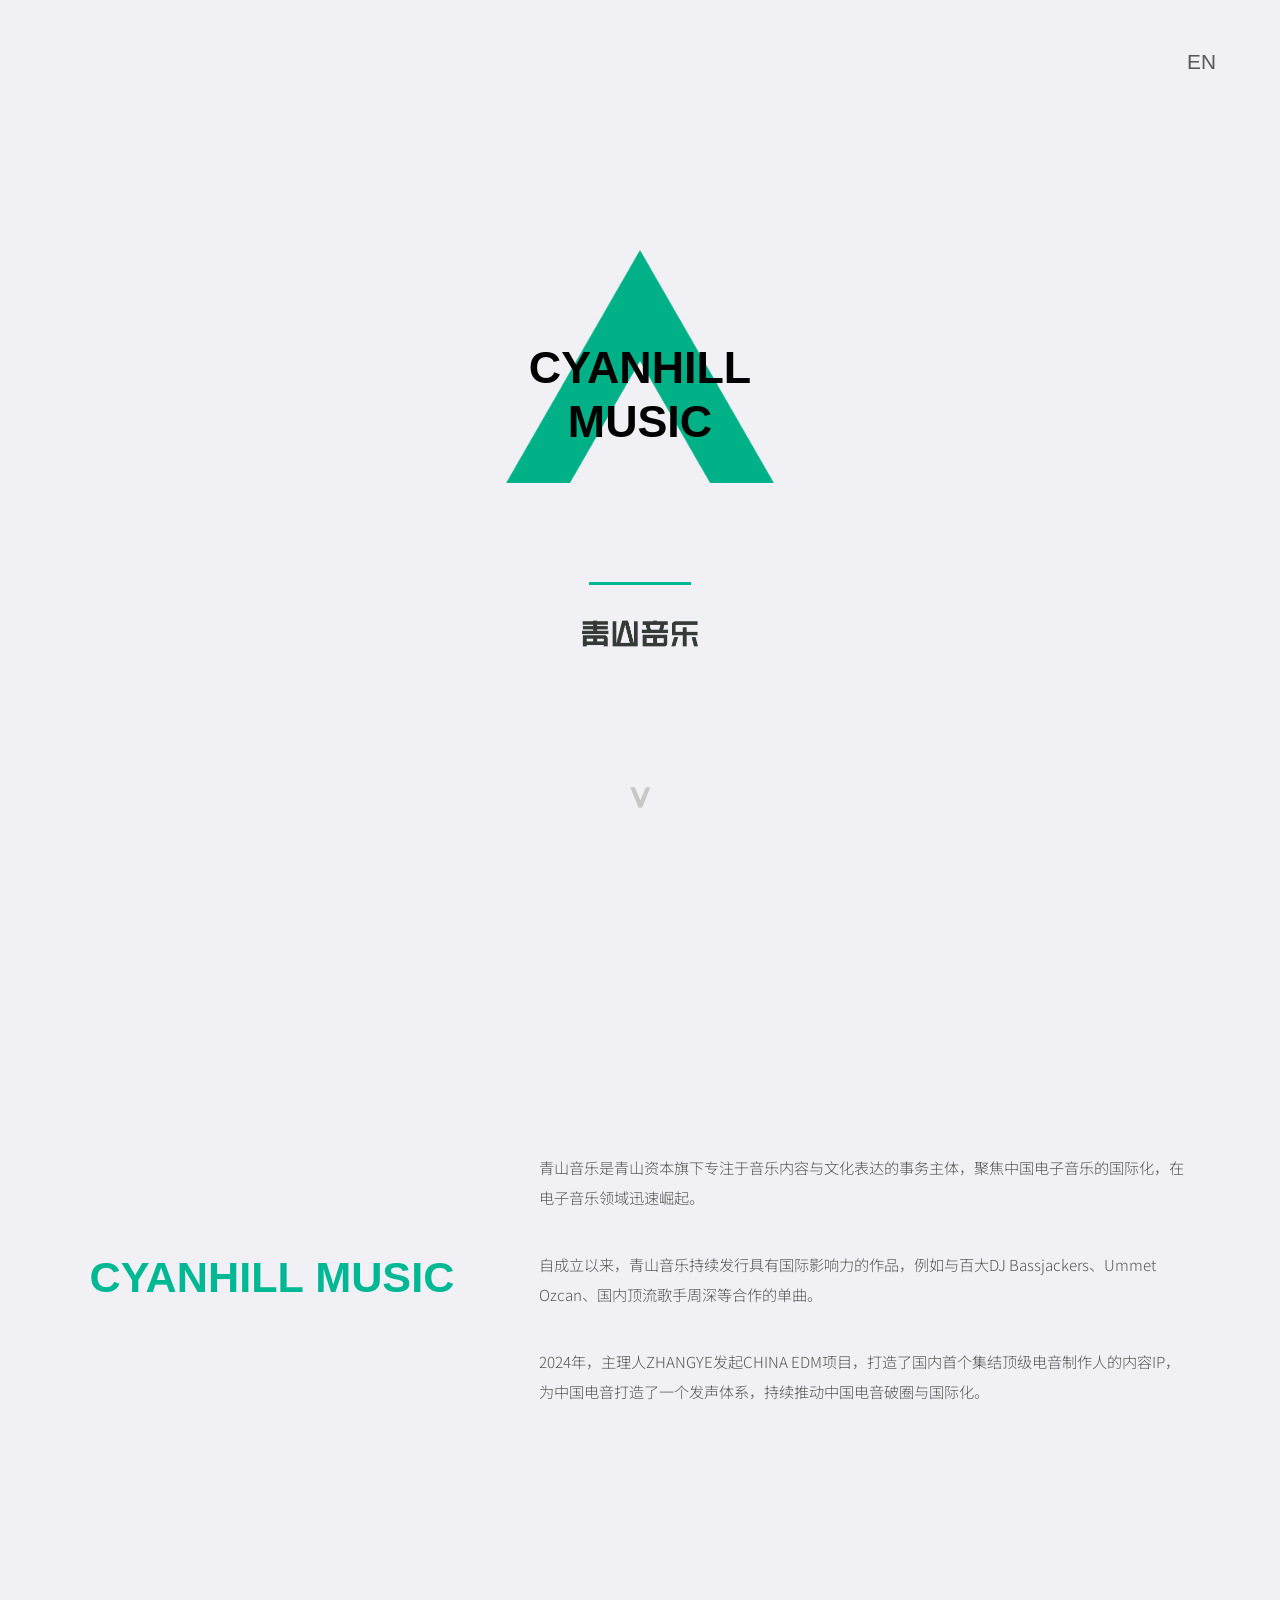
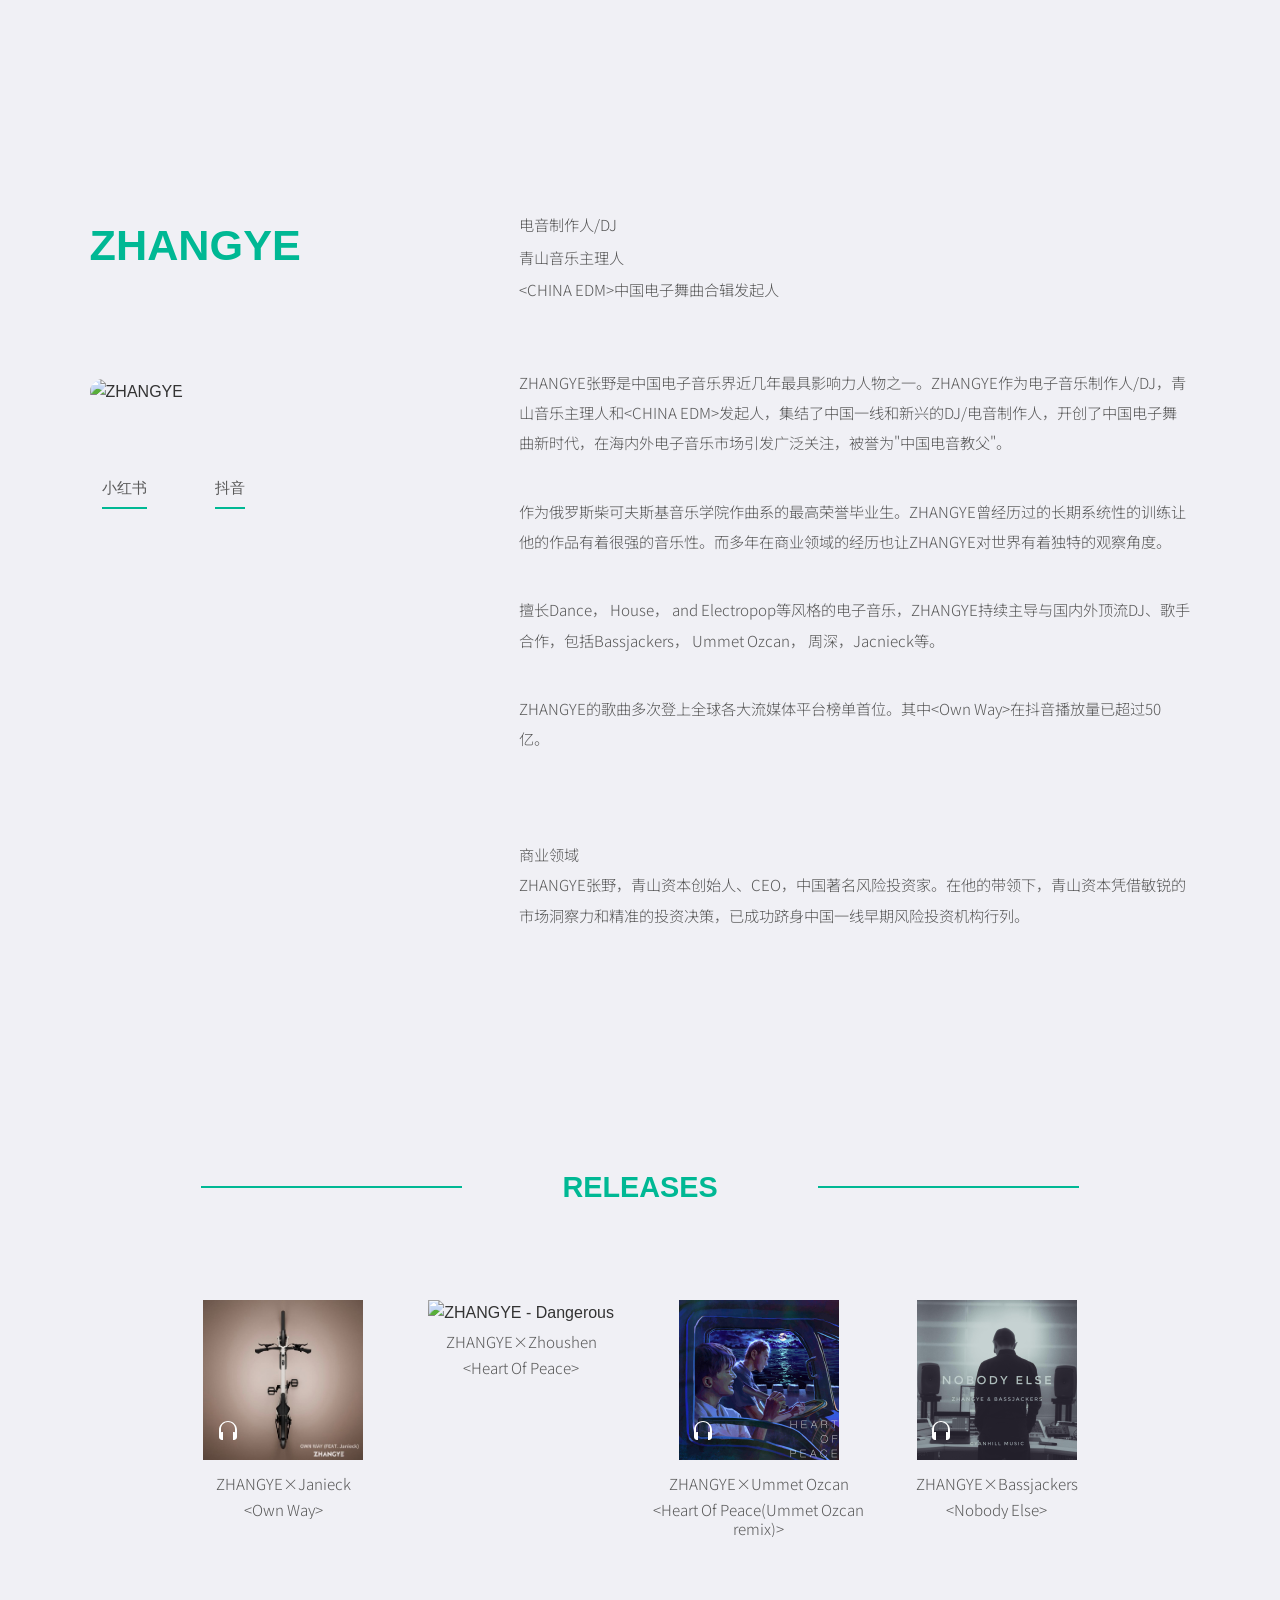
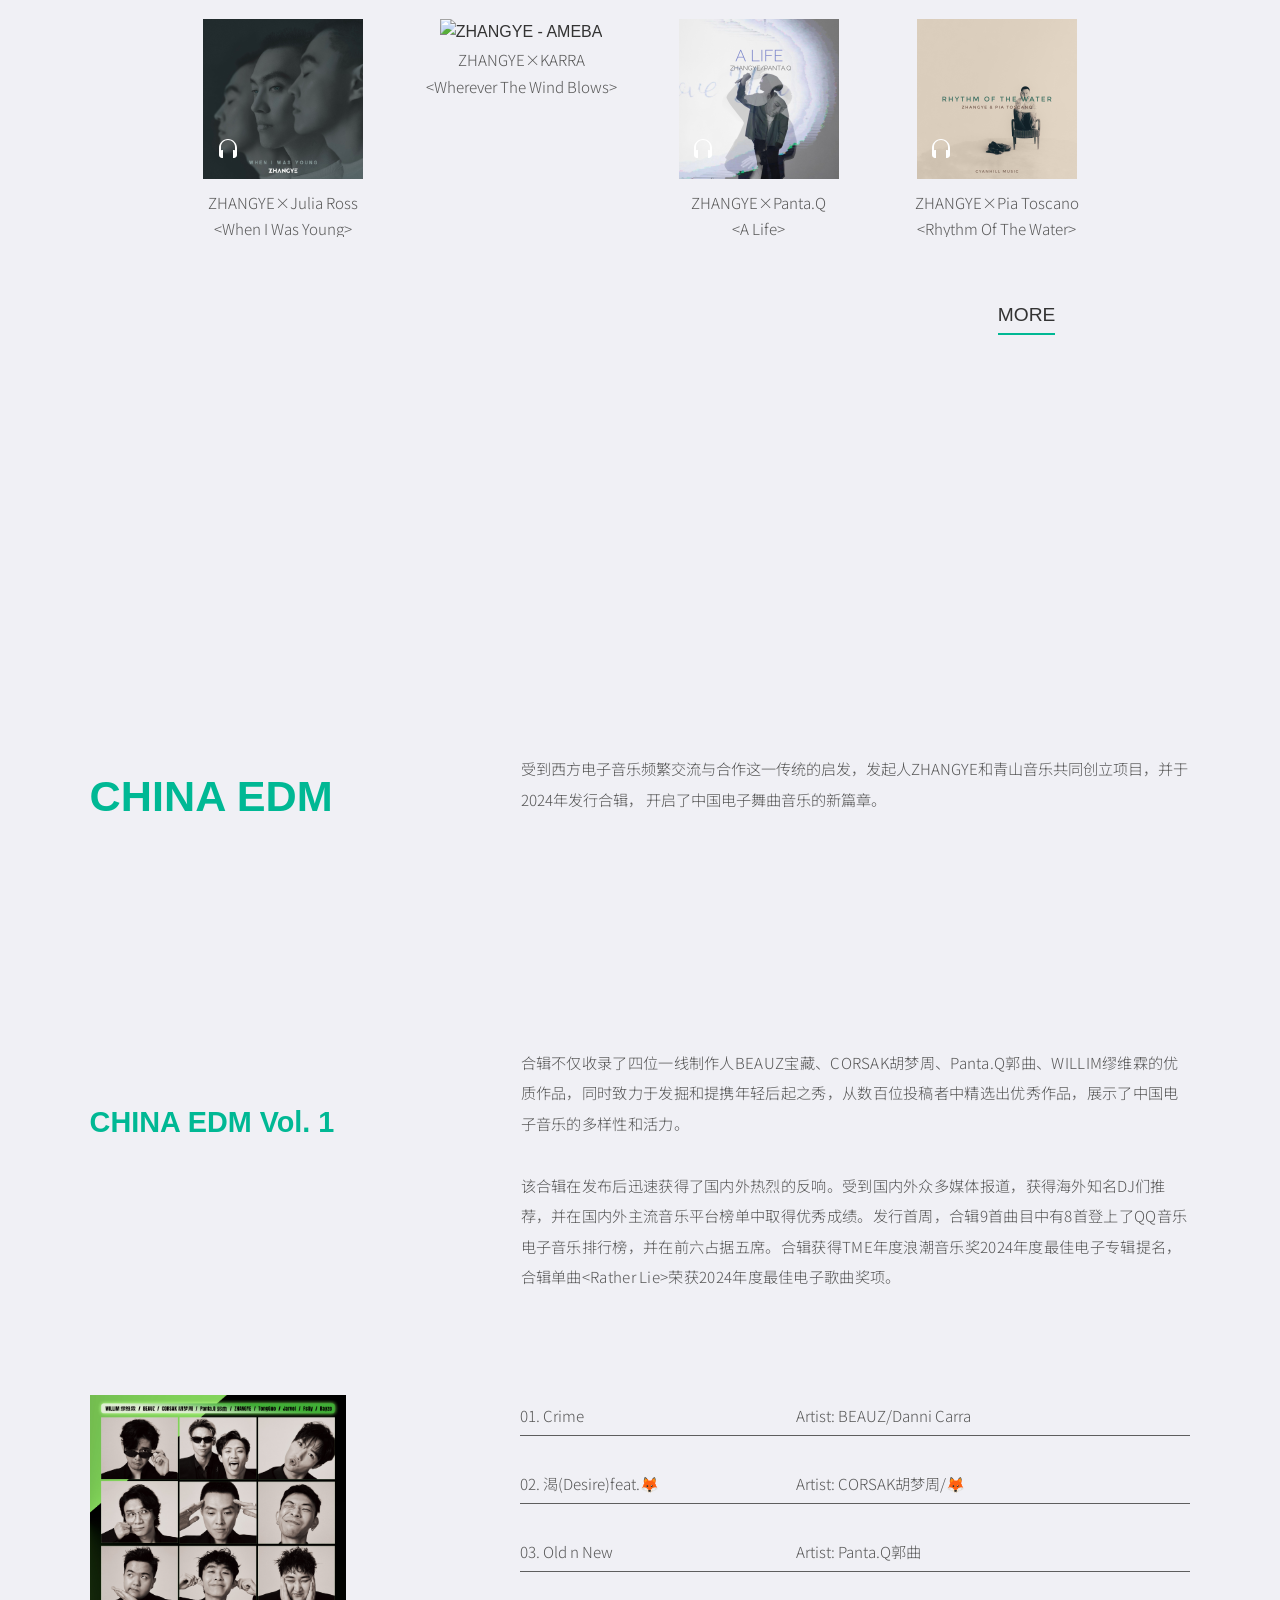
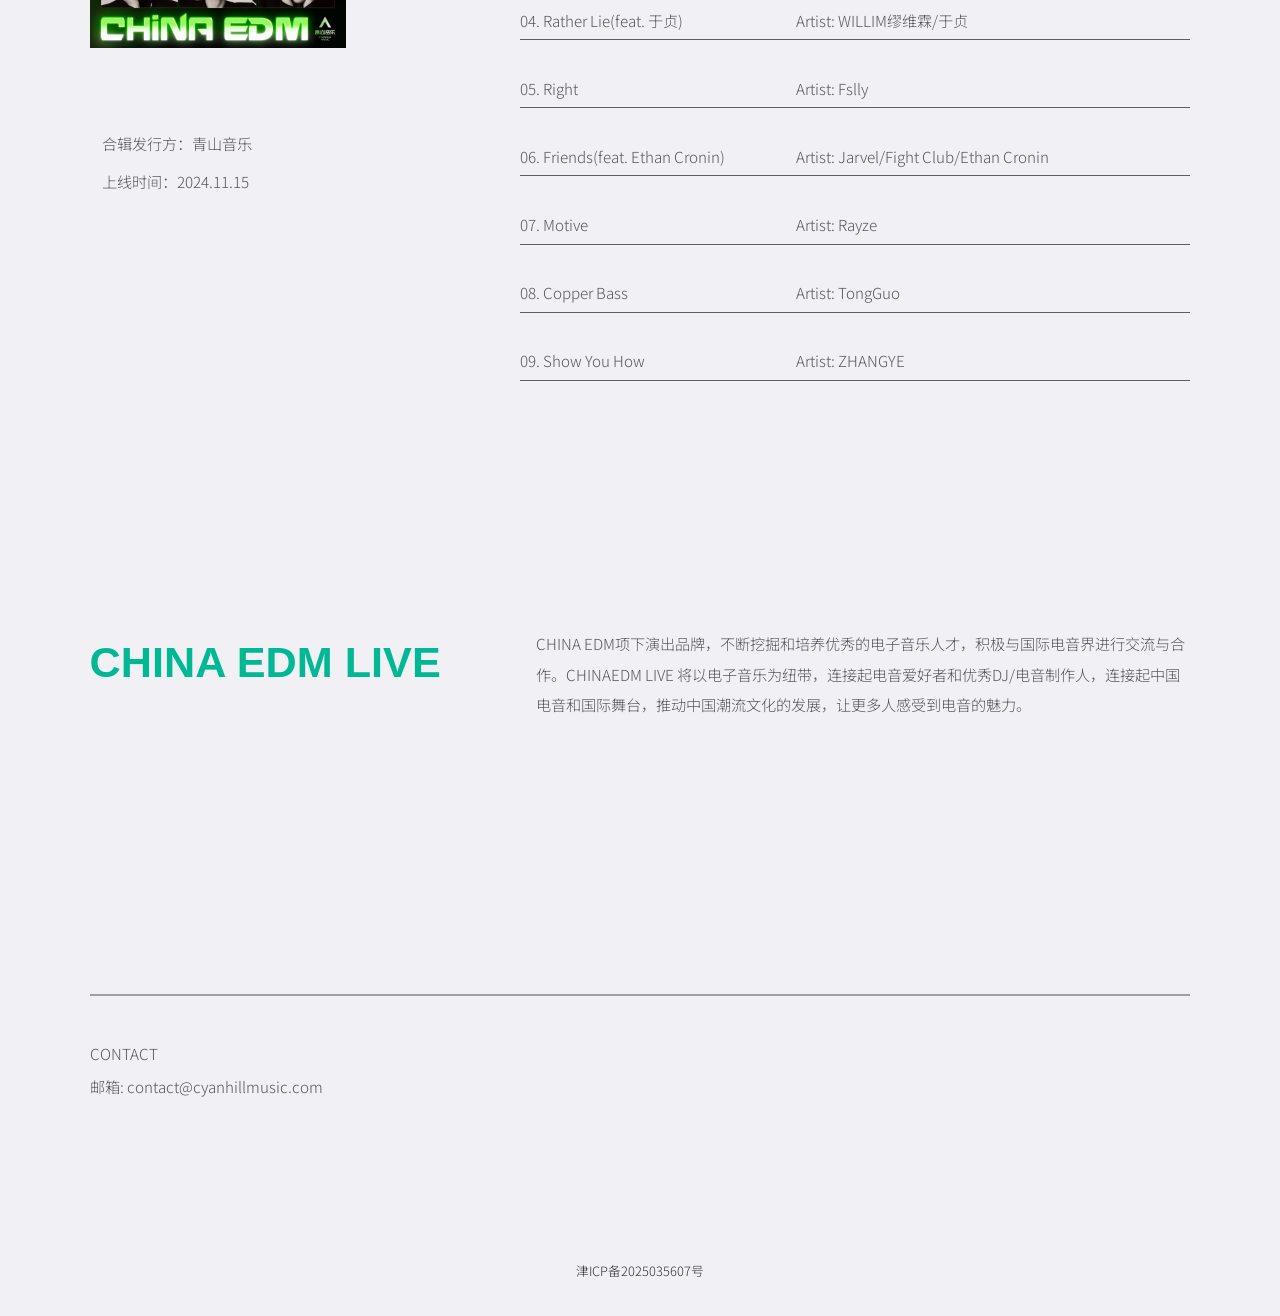
==== commit 3bc126c4: "Update based on feedback" ====
--- a/index.html
+++ b/index.html
@@ -6,10 +6,11 @@
     <title>CYANHILL MUSIC</title>
     <link rel="stylesheet" href="styles.css">
     <!-- 添加更接近微软雅黑风格的字体 -->
+    <link href="https://fonts.googleapis.com/css2?family=Inter:wght@400;700;900&display=swap" rel="stylesheet">
     <link href="https://fonts.googleapis.com/css2?family=Noto+Sans+SC:wght@300;400;500;600;700;800;900&display=swap" rel="stylesheet">
     <link href="https://fonts.googleapis.com/css2?family=Source+Han+Sans+SC:wght@400;700;900&display=swap" rel="stylesheet">
-    <link href="https://fonts.googleapis.com/css2?family=Inter:wght@400;700;900&display=swap" rel="stylesheet">
     <script src="https://unpkg.com/feather-icons"></script>
+    <script src="script.js"></script>
     <script>
         let currentAudio = null;
         let currentPlayButton = null;
@@ -522,8 +523,7 @@
                 <div class="contact-right">
                     <div class="contact-info">
                         <h3>CONTACT</h3>
-                        <p class="contact-item">商务合作:bd@cyanhillmusicl.com</p>
-                        <p class="contact-item">音乐合作:bq@cyanhillmusicl.com</p>
+                        <p class="contact-item">邮箱: contact@cyanhillmusic.com</p>
                     </div>
                 </div>
             </div>
--- a/styles.css
+++ b/styles.css
@@ -704,9 +704,8 @@
 }
 
 /* Replace track list play button icons with image */
-.play-btn svg {
-    display: none; /* Hide the SVG icon */
-}
+/* .play-btn svg {
+    display: none; 
 
 .play-btn::before {
     content: '';
@@ -717,7 +716,7 @@
     background-repeat: no-repeat;
     background-position: center;
     display: block;
-}
+} */
 
 /* Section 6: CHINA EDM LIVE Section */
 .china-edm-live-section {
@@ -886,8 +885,8 @@
     font-size: 2.6rem;
     top: 58%;
     transform: translate(-50%, -50%);
-    /* 使用更饱满的字体组合，接近微软雅黑粗体的宽度 */
-    font-family: "Microsoft YaHei", "微软雅黑", 'Inter', 'Noto Sans SC', 'Source Han Sans SC', Arial, sans-serif !important;
+    /* 使用Inter作为主要字体，更饱满的显示效果 */
+    font-family: 'Inter', 'Noto Sans SC', 'Source Han Sans SC', Arial, sans-serif !important;
     font-weight: 700 !important;
     /* 添加字母间距增加饱满感 */
     letter-spacing: 0.02em !important;
@@ -934,8 +933,8 @@
 .mobile-vol-title {
     font-size: 1.4rem !important; 
     margin-bottom: 5.5vh;
-    /* 使用更饱满的字体组合 */
-    font-family: "Microsoft YaHei", "微软雅黑", 'Inter', 'Noto Sans SC', 'Source Han Sans SC', sans-serif !important;
+    /* 使用Inter作为主要字体 */
+    font-family: 'Inter', 'Noto Sans SC', 'Source Han Sans SC', sans-serif !important;
     font-weight: 700 !important;
     flex-shrink: 0;
     /* 增加字母间距让字体看起来更饱满 */
@@ -957,7 +956,7 @@
     display: flex;
     align-items: center;
     justify-content: center;
-    font-family: "Microsoft YaHei", "微软雅黑", 'Inter', 'Noto Sans SC', 'Source Han Sans SC', sans-serif !important;
+    font-family: 'Inter', 'Noto Sans SC', 'Source Han Sans SC', sans-serif !important;
     font-weight: 700 !important;
     letter-spacing: 0.01em !important;
     text-shadow: 0.1px 0 0 currentColor, -0.1px 0 0 currentColor !important;
@@ -972,7 +971,7 @@
 .vol-description p,
 .live-description p {
      color: #383838;
-    font-size: 0.69rem;
+    font-size: 0.72rem;
     line-height: 1.8;
     margin-bottom: 2.3vh;
     text-align: justify;
@@ -1016,9 +1015,9 @@
 
 .profile-left-content .section-title {
     margin-bottom: 15px;
-    font-size: 1.4rem !important;
-    text-align: left;
-    font-family: "Microsoft YaHei", "微软雅黑", 'Inter', 'Noto Sans SC', 'Source Han Sans SC', sans-serif !important;
+    font-size: 1.5rem !important; /* 改为1.5rem */
+    text-align: left;
+    font-family: 'Inter', 'Noto Sans SC', 'Source Han Sans SC', sans-serif !important;
     font-weight: 700 !important;
     letter-spacing: 0.01em !important;
     text-shadow: 0.1px 0 0 currentColor, -0.1px 0 0 currentColor !important;
@@ -1028,14 +1027,15 @@
 .profile-roles {
     display: block;
     margin-bottom: 15px;
+    margin-right: 10vw;
 }
 
 .profile-role {
-    font-size: 0.69rem;
+    font-size: 0.72rem;
     color: #383838;
-    margin-bottom: 4px;
-    text-align: left;
-    line-height: 1.74;
+    margin-bottom: 18px;
+    text-align: left;
+    line-height: 1.2;
 }
 
 /* 将nav按钮移到左侧下方 */
@@ -1081,7 +1081,7 @@
 
 .nav-btn {
     margin-top: 0.3vh;;
-    font-size: 0.69rem;
+    font-size: 0.72rem;
     padding: 6px 12px;
     margin-right: 0;
     padding: 4px 0;
@@ -1096,7 +1096,7 @@
     padding: 6px 12px;
     margin-right: 0;
     padding: 4px 0;
-    font-size: 0.69rem;
+    font-size: 0.72rem;
     border-bottom: 0.5px solid #00b894;
     margin-left: 0;
      font-family: "Noto Sans SC", "PingFang SC", "Helvetica Neue", Arial, sans-serif;
@@ -1120,7 +1120,7 @@
 }
 
 .profile-description p {
-    font-size: 0.69rem;
+    font-size: 0.72rem;
     line-height: 1.9;
     margin-bottom: 3.9vh;
     margin-right: 0;
@@ -1138,7 +1138,7 @@
 }
 
 .profile-details {
-    font-size: 0.69rem;
+    font-size: 0.72rem;
     line-height: 1.9;
     margin-bottom: 0;
     margin-right: 0;
@@ -1289,7 +1289,7 @@
 }
 
 .contact-info h3 {
-   font-size: 0.85rem;
+   font-size: 1rem;
     margin-bottom: 12px;
     text-align: left;
      font-family: "Noto Sans SC", "PingFang SC", "Helvetica Neue", Arial, sans-serif;
@@ -1297,7 +1297,7 @@
 }
 
 .contact-item {
-    font-size: 0.85rem;
+    font-size: 1rem;
     margin-bottom: 12px;
     text-align: left;
      font-family: "Noto Sans SC", "PingFang SC", "Helvetica Neue", Arial, sans-serif;
@@ -1343,8 +1343,8 @@
 }
 
 .mobile-vol-title {
-    font-size: 0.9rem !important;
-    font-family: "Microsoft YaHei", "微软雅黑", 'Inter', 'Noto Sans SC', 'Source Han Sans SC', sans-serif !important;
+    font-size: 1.2rem !important; /* 从0.9rem改为1.2rem */
+    font-family: 'Inter', 'Noto Sans SC', 'Source Han Sans SC', sans-serif !important;
     font-weight: 700 !important;
     color: #00b894;
     margin-bottom: 30px;
@@ -1358,7 +1358,7 @@
 }
 
 .mobile-album-info p {
-    font-size: 0.69rem;
+    font-size: 0.72rem;
     color: #383838;
     margin-bottom: 8px;
     line-height: 1.4;
@@ -1375,12 +1375,13 @@
 }
 
 .mobile-album-image {
-    width: 100%;
-    max-width: none;
+    width: 70%; /* 从70%进一步缩小到35% */
+
     height: auto;
     aspect-ratio: 1/1;
     object-fit: cover;
     display: block;
+    margin: 0 auto; /* 居中显示 */
 }
 
 /* 隐藏原有的china-edm-vol-content和album-section */
@@ -1427,7 +1428,7 @@
     margin-bottom: 7vh;
 }
 .track-number, .track-artist {
-    font-size: 0.69rem;
+    font-size: 0.72rem;
 }
 .china-edm-live-section {
 
@@ -1448,16 +1449,18 @@
 }
 
 .contact-info h3 {
-    font-size: 0.69rem;
+    font-size: 0.72rem;
    
     margin-top: 4vh;
     margin-bottom: 1vh;
     margin-left: 0;
+      color: #383838;
 }
 
 .contact-item {
   
-   font-size: 0.69rem;
+   font-size: 0.72rem;
+     color: #383838;
 }
 
 /* Mobile ICP Footer */
@@ -1469,8 +1472,506 @@
 }
 
 .icp-footer p {
-    font-size: 0.66rem;
+    font-size: 0.75rem;
     
     line-height: 1.4;
 }
-}+}
+/* iPad版本响应式设计 */
+@media screen and (min-width: 769px) and (max-width: 1024px) {
+    /* 基础样式调整 */
+    .container {
+        max-width: calc(100vw - 16vw);
+        margin: 0 8vw;
+    }
+
+    /* 单独覆盖桌面版的section-title样式 */
+    .section-title {
+        font-size: 2rem !important; /* 改为1.5rem */
+        margin-bottom: 4vh;
+        font-family: 'Inter', 'Noto Sans SC', 'Source Han Sans SC', sans-serif !important;
+        font-weight: 700 !important;
+        letter-spacing: 0.01em !important;
+        text-shadow: 0.1px 0 0 currentColor, -0.1px 0 0 currentColor !important;
+        text-align: left !important; /* 强制左对齐 */
+        min-width: auto;
+        flex-shrink: 1;
+        display: block !important; /* 确保不是flex布局 */
+        justify-content: flex-start !important;
+        align-items: flex-start !important;
+        margin-left: 0 !important;
+        margin-right: auto !important;
+    }
+
+    /* Releases section */
+    .section-title.centered {
+        font-size: 1.2rem !important;
+        margin-bottom: 6vh;
+        gap: 50px;
+        text-align: center;
+        position: relative !important; /* 确保保留定位 */
+        display: flex !important; /* 确保保留flex布局 */
+        align-items: center !important; /* 确保垂直居中 */
+        justify-content: center !important; /* 确保水平居中 */
+    }
+
+    /* 确保iPad版本也有两边横线效果 */
+    .section-title.centered::before,
+    .section-title.centered::after {
+        content: '' !important;
+        flex: 1 !important;
+        height: 2px !important;
+        background-color: #00b894 !important;
+        max-width: 15vw !important; /* 调整iPad版本的横线长度 */
+    }
+
+    /* 修复专辑封面大小 - 进一步缩小 */
+    .mobile-album-image {
+        width: 70%; /* 从70%进一步缩小到35% */
+        max-width: 240px; 
+        height: auto;
+        aspect-ratio: 1/1;
+        object-fit: cover;
+        display: block;
+        margin: 0 auto; /* 居中显示 */
+    }
+
+    /* 调整专辑信息容器比例 */
+    .mobile-album-left {
+        width: 60%; /* 从50%增加到60% */
+        text-align: left;
+    }
+
+    .mobile-album-right {
+        width: 35%; /* 从45%减少到35% */
+    }
+
+    /* 移除所有右侧内容的额外padding */
+    .about-text,
+    .profile-right,
+    .china-edm-right,
+    .china-edm-vol-right,
+    .album-right,
+    .china-edm-live-right,
+    .contact-right {
+        padding-left: 0;
+        padding-right: 0;
+        margin-left: 0;
+        margin-right: 0;
+    }
+
+    /* 统一内容布局 - 垂直布局且左对齐 */
+    .about-content,
+    .profile-content,
+    .china-edm-content,
+    .china-edm-vol-content,
+    .china-edm-live-content,
+    .album-section {
+        flex-direction: column;
+        gap: 30px;
+        text-align: left !important; /* 强制左对齐 */
+        align-items: flex-start !important; /* 确保子元素左对齐 */
+    }
+
+    /* Hero Section */
+    .hero-section {
+        height: 100vh;
+    }
+
+    .language-toggle {
+        top: 5vh;
+        right: 8vw;
+        font-size: 1.1rem;
+        font-weight: normal;
+    }
+
+    .hero-content {
+        text-align: center;
+        display: flex;
+        flex-direction: column;
+        align-items: center;
+        gap: 3vh;
+        margin-top: 13.5vh;
+    }
+
+    .logo {
+        display: flex;
+        flex-direction: column;
+        align-items: center;
+        gap: 2vh;
+    }
+
+    .logo-container {
+        position: relative;
+        display: inline-block;
+    }
+
+    .logo-main-image {
+        width: 28vw;
+        height: auto;
+        object-fit: contain;
+        display: block;
+    }
+
+    .logo-text-overlay {
+        position: absolute;
+        top: 62%;
+        left: 50%;
+        transform: translate(-50%, -50%);
+        color: #000000;
+        font-family: 'Inter', 'Noto Sans SC', 'Source Han Sans SC', Arial, sans-serif !important;
+        font-size: 4.2vw;
+        font-weight: 700 !important;
+        text-align: center;
+        letter-spacing: 0.02em !important;
+        line-height: 1.2;
+        z-index: 2;
+        pointer-events: none;
+        white-space: nowrap;
+        text-shadow: 0.1px 0 0 currentColor, -0.1px 0 0 currentColor !important;
+    }
+
+    .green-line {
+        width: 12vw;
+        height: 0.3vh;
+        background-color: #00b894;
+        margin-top: 9vh;
+        margin-bottom: 1.5vh;
+    }
+
+    .hero-subtitle-image {
+        width: 12vw;
+        height: auto;
+        object-fit: contain;
+    }
+
+    .scroll-indicator {
+        position: relative;
+        font-size: 2rem;
+        color: transparent;
+        animation: bounce 2s infinite;
+        margin-top: 10.5vh;
+        display: inline-block;
+        left: -1vw;
+    }
+
+    .scroll-indicator::before {
+        content: "∨";
+        position: absolute;
+        top: 0;
+        left: 0;
+        color: #c7c7c7;
+        -webkit-text-stroke: 2px #c7c7c7;
+    }
+
+    .scroll-indicator::after {
+        content: "∨";
+        position: absolute;
+        top: 0;
+        left: 0;
+        color: #c7c7c7;
+    }
+
+    /* 所有section样式 */
+    .about-section,
+    .profile-section,
+    .releases-section,
+    .china-edm-section,
+    .china-edm-live-section {
+        padding: 10vh 0;
+        text-align: left;
+    }
+
+    /* 其他标题样式 */
+    .vol-title,
+    .mobile-vol-title {
+        font-size: 2rem !important; /* 改为1.5rem */
+        margin-bottom: 4vh;
+        font-family: 'Inter', 'Noto Sans SC', 'Source Han Sans SC', sans-serif !important;
+        font-weight: 700 !important;
+        letter-spacing: 0.01em !important;
+        text-shadow: 0.1px 0 0 currentColor, -0.1px 0 0 currentColor !important;
+        text-align: left;
+        min-width: auto;
+        flex-shrink: 1;
+        color: #00b894;
+    }
+
+    /* 统一文字内容居左并移除右边空白 */
+    .about-text,
+    .profile-right,
+    .china-edm-right,
+    .china-edm-vol-right,
+    .china-edm-live-right {
+        width: 100%;
+        text-align: left;
+        max-width: 100% !important; /* 确保不超出容器宽度 */
+        margin-right: 0 !important;
+        padding-right: 0 !important;
+    }
+
+    /* 确保所有P段落占满可用宽度 */
+    .about-text p,
+    .profile-description p,
+    .profile-location,
+    .profile-details,
+    .china-edm-description p,
+    .vol-description p,
+    .live-description p,
+    .mobile-album-info p {
+        font-size: 1rem;
+        line-height: 1.8;
+        margin-bottom: 3vh;
+        color: #585858;
+        text-align: left !important;
+        margin-left: 0;
+        padding-left: 0;
+        margin-right: 0 !important; /* 移除右边距 */
+        padding-right: 0 !important; /* 移除右边内边距 */
+        width: 100% !important; /* 确保占满可用宽度 */
+        box-sizing: border-box !important;
+    }
+
+    /* 特别处理段落容器 */
+    .vol-description,
+    .china-edm-description,
+    .live-description,
+    .profile-description {
+        width: 100% !important;
+        max-width: 100% !important;
+        margin-right: 0 !important;
+        padding-right: 0 !important;
+    }
+
+    /* Profile section */
+    .profile-left {
+        display: flex;
+        flex-direction: row;
+        gap: 4%;
+        align-items: flex-start;
+        min-width: 100%;
+        margin-bottom: 40px;
+    }
+
+    .profile-left-content {
+        width: 60%;
+        text-align: left;
+    }
+
+    .profile-left-content .section-title {
+        margin-bottom: 20px;
+        font-size: 2rem !important; /* 改为2rem */
+        text-align: left;
+    }
+
+    .profile-roles {
+        display: block;
+        margin-bottom: 20px;
+    }
+
+    .profile-role {
+        font-size: 1rem;
+        color: #585858;
+        margin-bottom: 6px;
+        line-height: 1.6;
+        text-align: left;
+    }
+
+    .profile-left-content .profile-nav {
+        display: flex;
+        justify-content: flex-start;
+        gap: 20px;
+        margin-top: 0;
+    }
+
+    .profile-image-container {
+        width: 36%;
+        text-align: center;
+    }
+
+    .profile-image {
+        width: 100%;
+        border-radius: 12px;
+        margin: 0;
+    }
+
+    .profile-image-container .profile-nav {
+        display: none;
+    }
+
+    .nav-btn {
+        font-size: 1rem;
+        padding: 6px 0;
+        margin-left: 0;
+        margin-right: 5vw;
+    }
+
+    .profile-right .profile-info {
+        display: none;
+    }
+
+    .profile-right {
+        width: 100%;
+        margin-top: 0;
+        text-align: left;
+    }
+
+    /* Releases section */
+    .section-title.centered {
+        font-size: 1.2rem !important; /* 从0.9rem改为1.2rem */
+        margin-bottom: 6vh;
+        gap: 50px;
+        text-align: center;
+    }
+
+    .releases-grid {
+        grid-template-columns: repeat(2, 1fr);
+        gap: 2vw 3vh;
+        margin-bottom: 3vh;
+        margin-left: -4vw;
+        margin-right: -4vw;
+    }
+
+    .release-image img {
+        height: 35vw;
+        width: 100%;
+    }
+
+    .play-button {
+        width: 38px;
+        height: 38px;
+        bottom: 2.5vh;
+        left: 8vw;
+    }
+
+    .release-info .artist,
+    .release_info .track {
+        font-size: 1rem; /* 从0.7rem改为1rem */
+        color: #585858;
+        text-align: center;
+    }
+
+    .more-button {
+        margin-top: 5vh;
+        margin-right: 4vh;
+    }
+
+    .more-link {
+        font-size: 1rem;
+    }
+
+    /* CHINA EDM section */
+    .china-edm-section {
+        padding-top: 18vh;
+    }
+
+    .mobile-album-container {
+        display: flex;
+        flex-direction: row;
+        gap: 5%;
+        margin-bottom: 6vh;
+        margin-right: -2vw;
+    }
+
+    .mobile-album-left {
+        width: 50%;
+        text-align: left;
+    }
+
+    .mobile-vol-title {
+        font-size: 1.2rem !important; /* 从0.9rem改为1.2rem */
+        margin-bottom: 25px;
+        text-align: left;
+    }
+
+    .mobile-album-info {
+        text-align: left;
+    }
+
+    .mobile-album-info p {
+        font-size: 1rem;
+        margin-bottom: 8px;
+        text-align: left !important;
+    }
+
+    .mobile-album-right {
+        width: 45%;
+    }
+
+    .china-edm-vol-left {
+        display: none;
+    }
+
+    .album-section {
+        flex-direction: column;
+        margin-top: 0;
+    }
+
+    .album-left {
+        display: none;
+    }
+
+    .album-right {
+        width: 100%;
+        margin-left: 0;
+    }
+
+    /* Track list */
+    .track-item {
+        display: flex;
+        flex-direction: column;
+        align-items: flex-start;
+        padding: 18px 0;
+        gap: 10px;
+        position: relative;
+        padding-right: 60px;
+    }
+
+    .track-number,
+    .track-artist {
+        font-size: 1rem;
+        color: #585858;
+        text-align: left;
+    }
+
+    .play-btn {
+        position: absolute;
+        right: 0;
+        top: 50%;
+        transform: translateY(-50%);
+        width: 38px;
+        height: 32px;
+    }
+
+    /* Contact section */
+    .contact-section {
+        margin-top: 15vh;
+        margin-bottom: 6vh;
+    }
+
+    .contact-info h3 {
+        font-size: 1rem;
+        margin-top: 4vh;
+        text-align: left;
+    }
+
+    .contact-item {
+        font-size: 1rem;
+        text-align: left;
+    }
+
+    /* ICP Footer */
+    .icp-footer {
+        margin-top: 6vh;
+        margin-bottom: 3vh;
+    }
+
+    .icp-footer p {
+        font-size: 1rem;
+    }
+}
+@media screen and (max-width: 390px) {
+    .mobile-vol-title {
+        font-size: 1.1rem !important;
+    }
+}
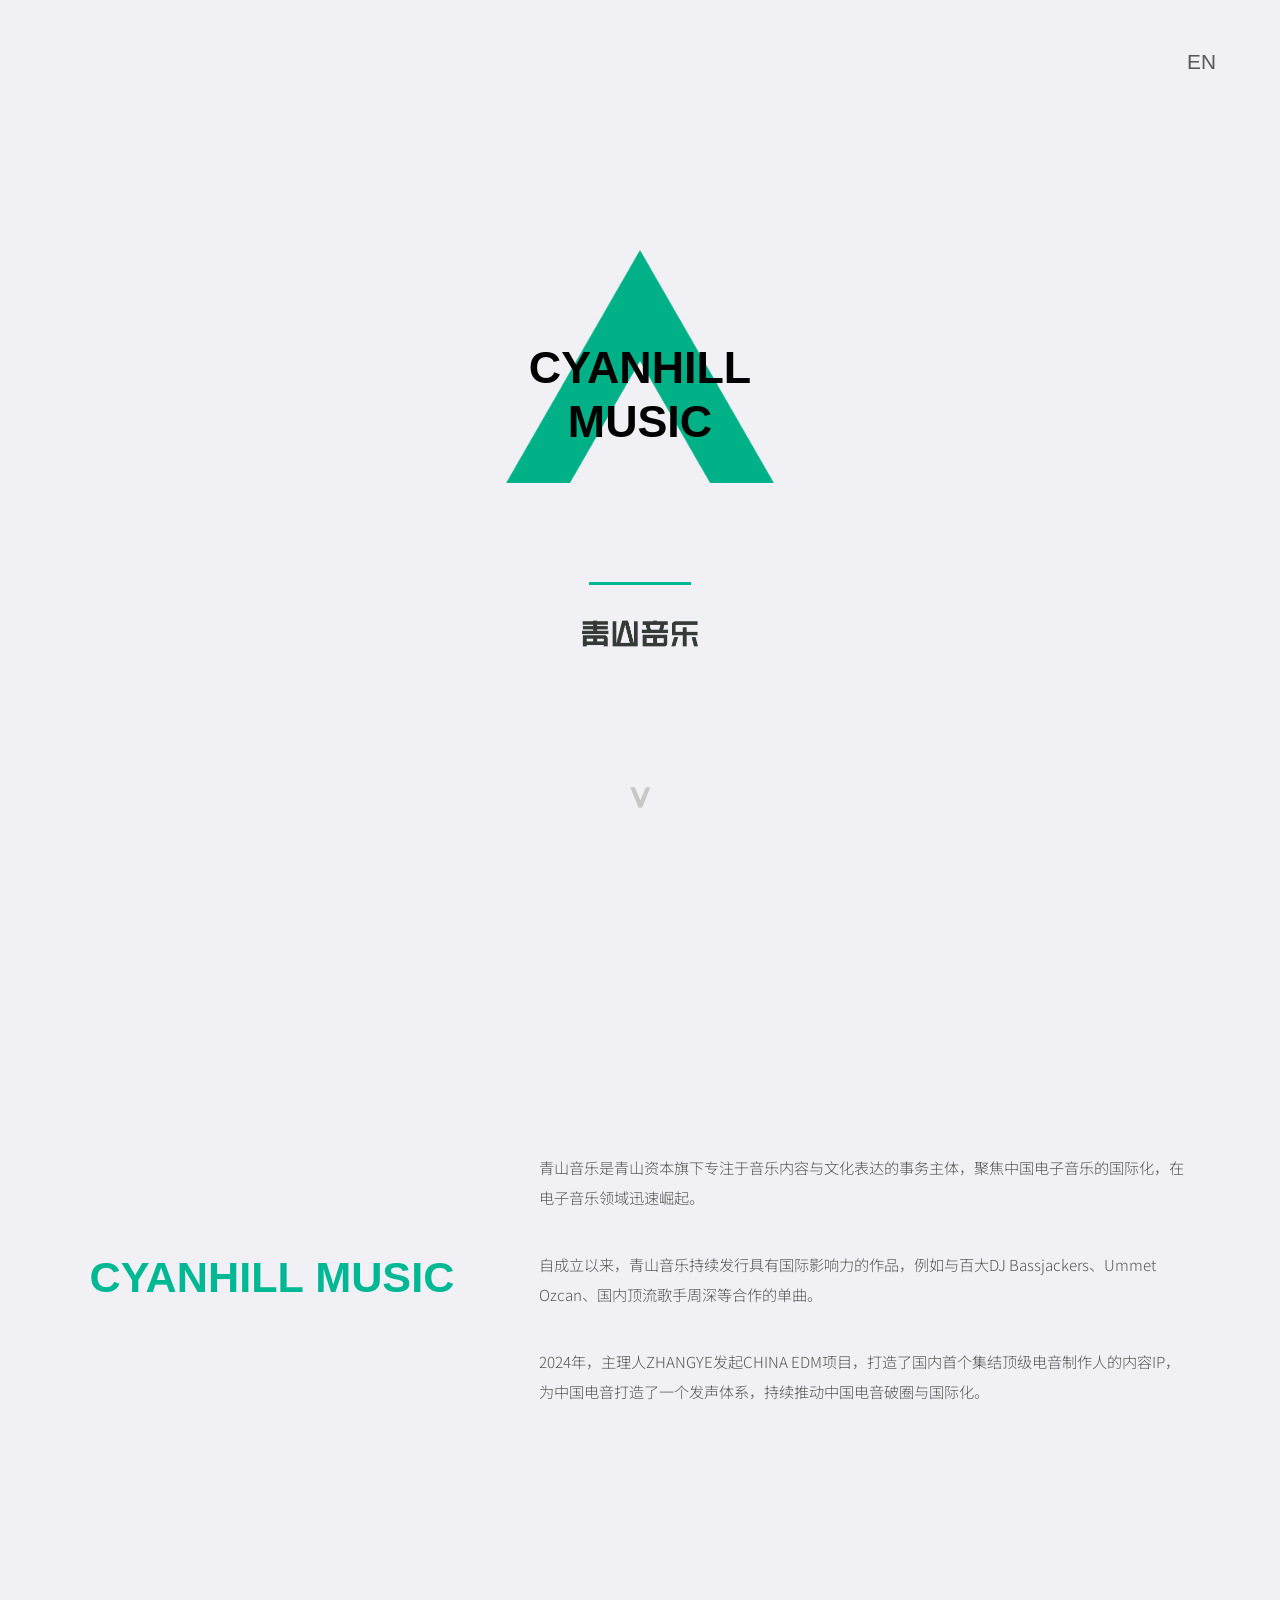
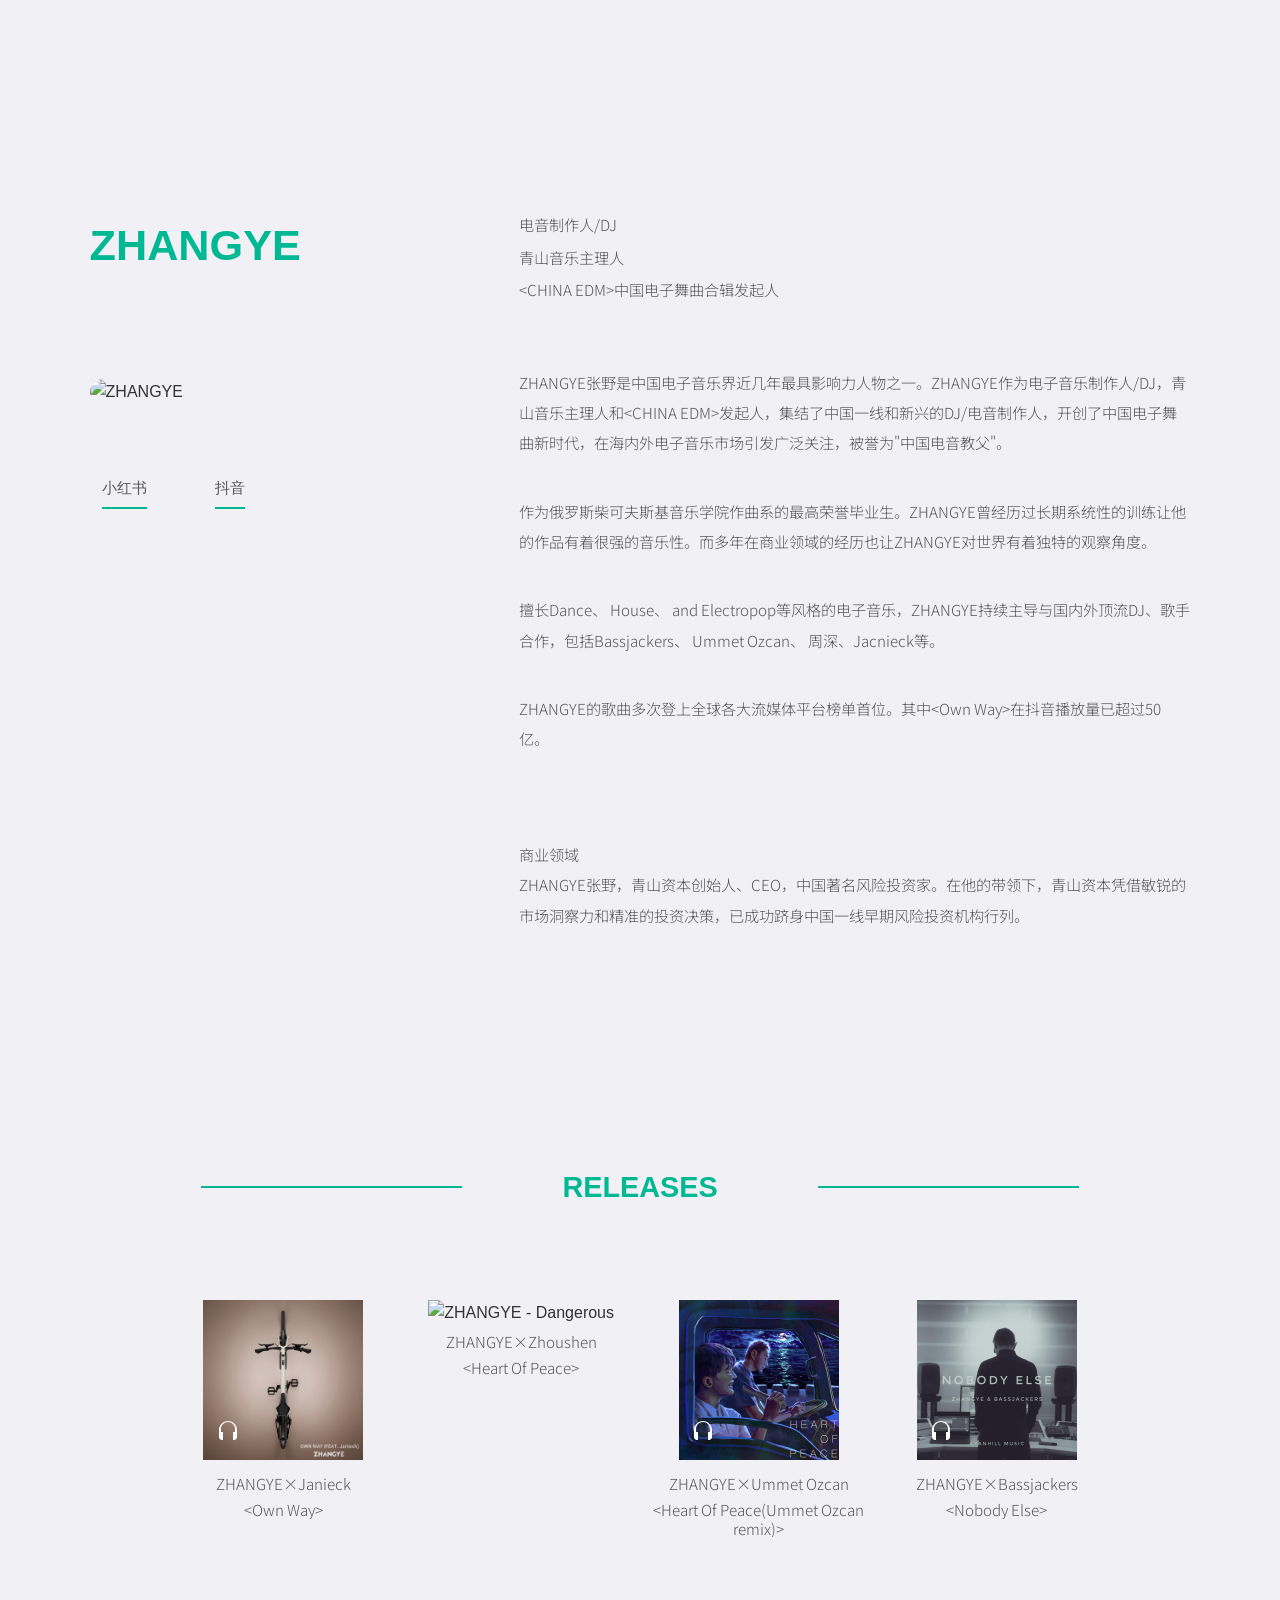
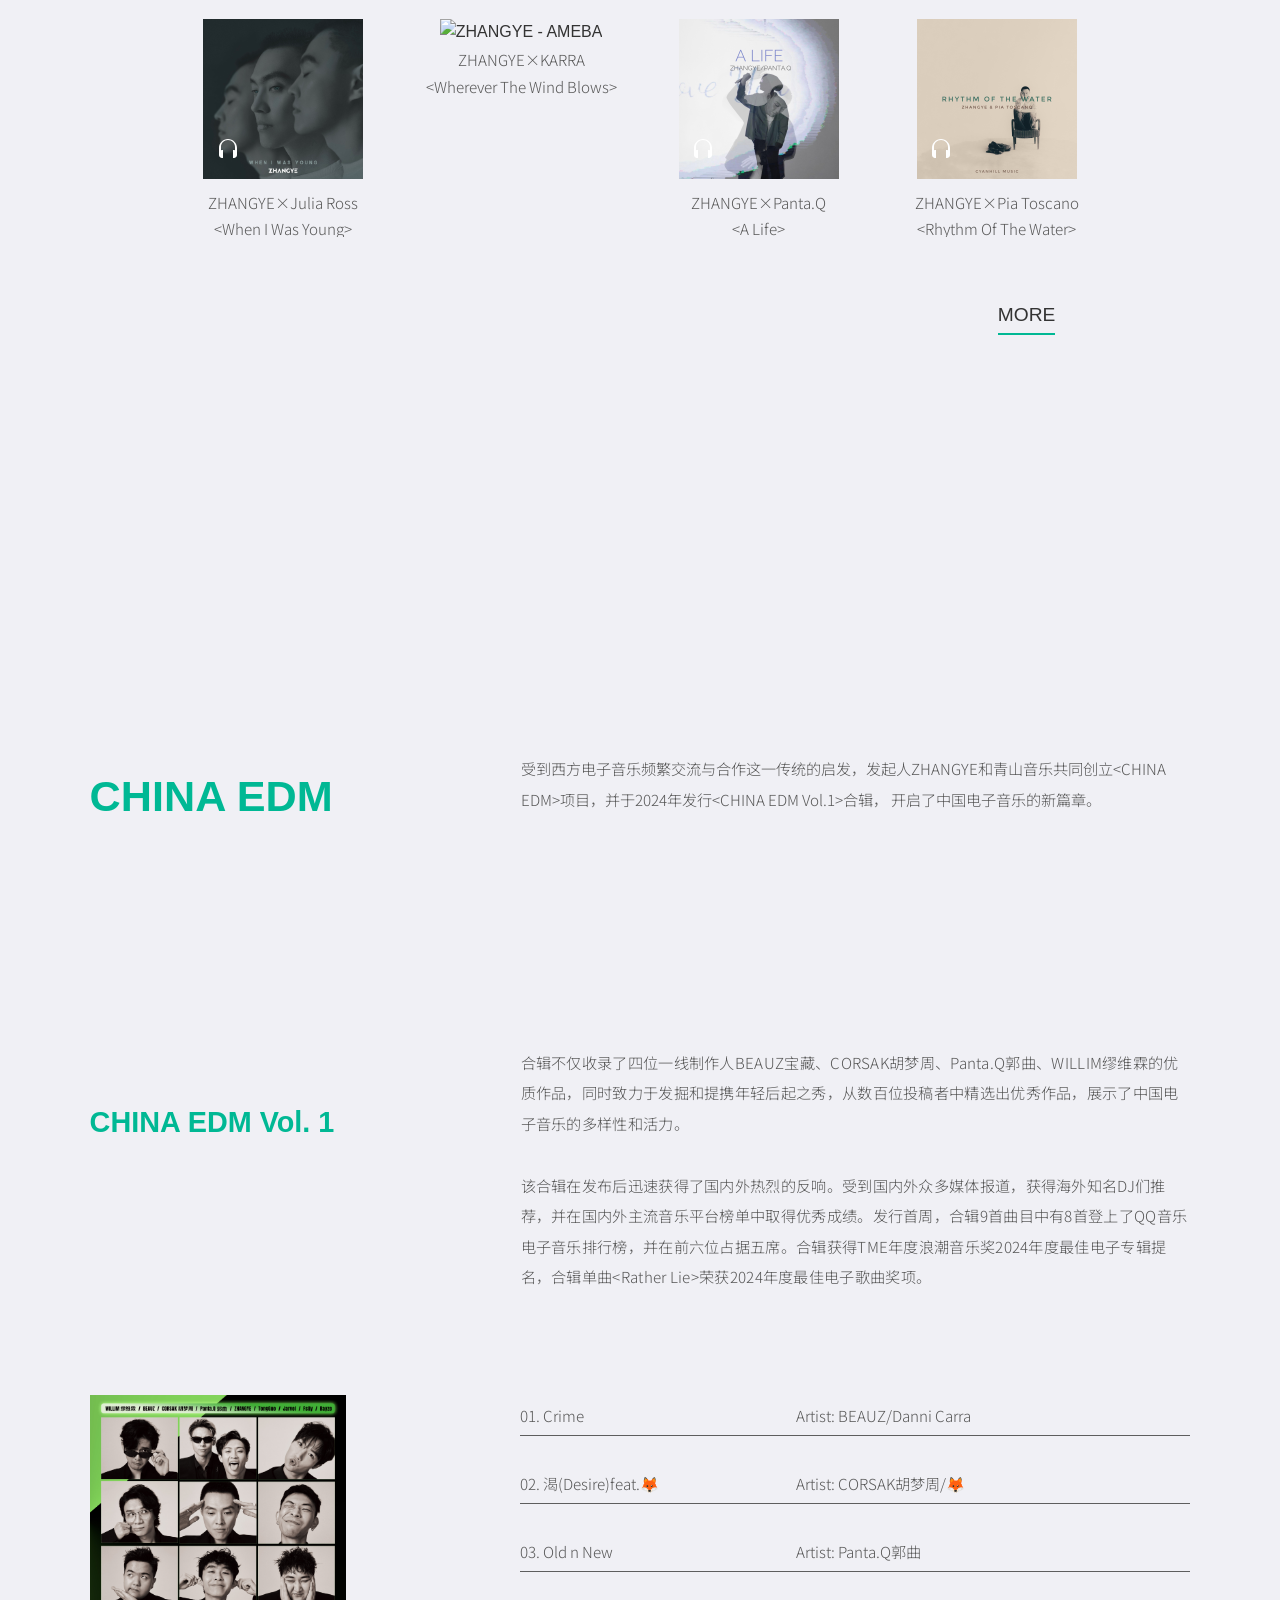
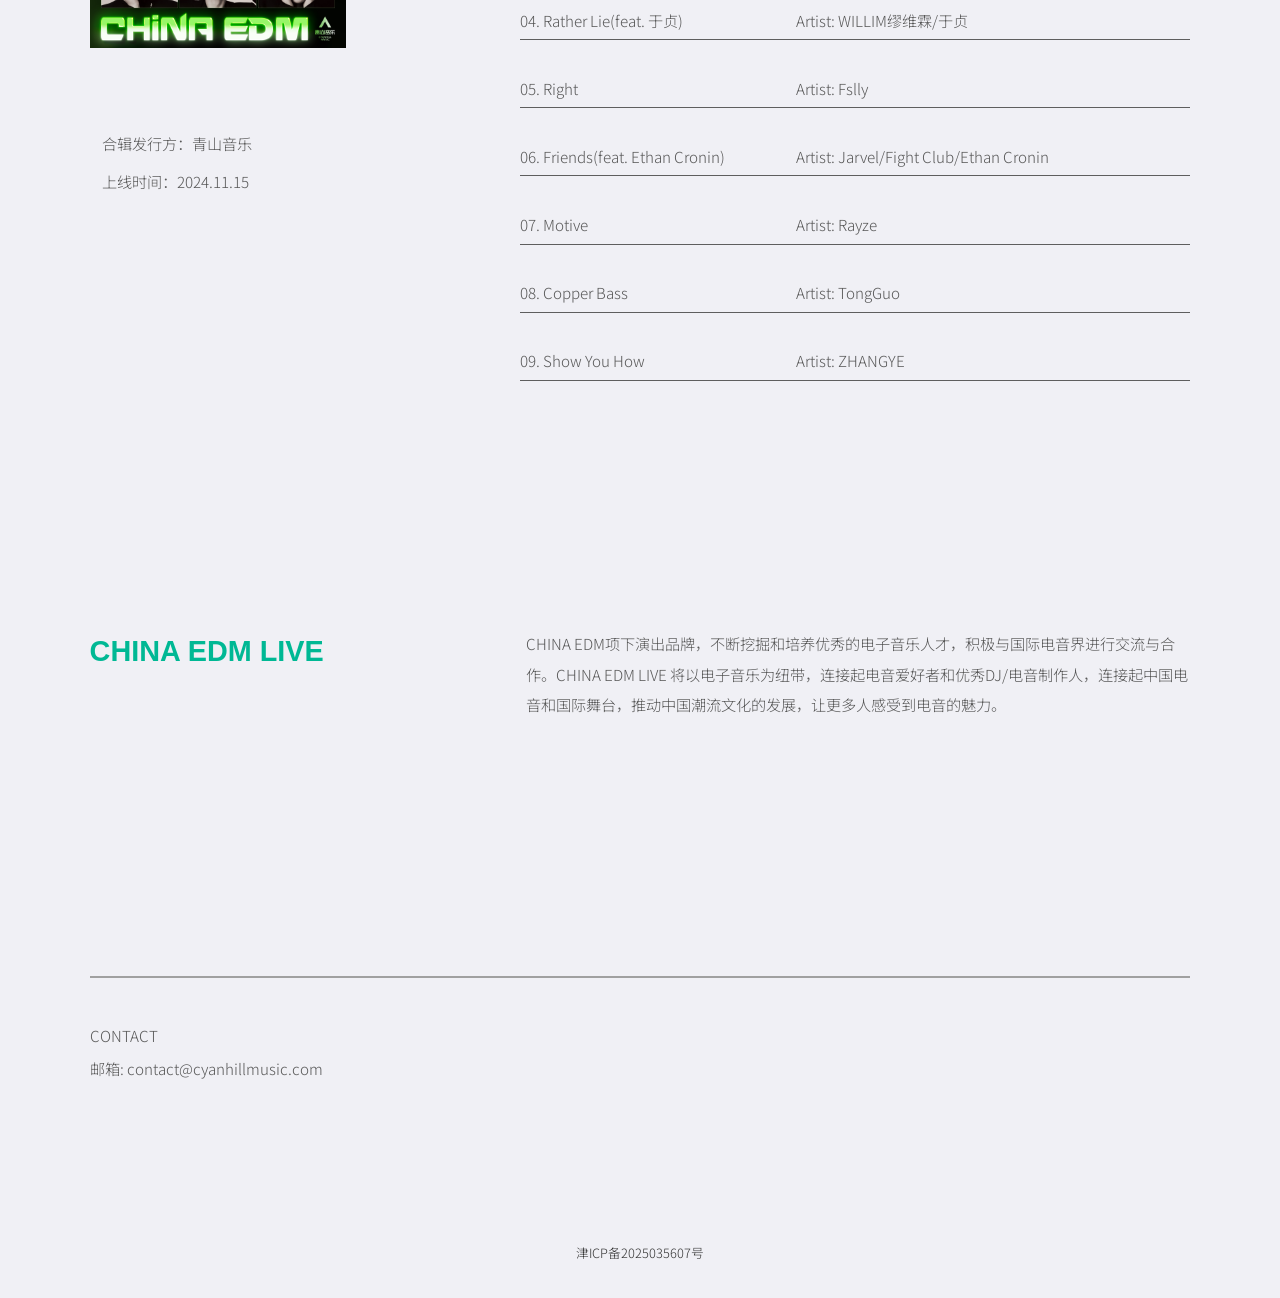
==== commit fc4dba5c: "Update based on feedback" ====
--- a/index.html
+++ b/index.html
@@ -294,8 +294,8 @@
                     </div>
                     <div class="profile-description">
                         <p>ZHANGYE张野是中国电子音乐界近几年最具影响力人物之一。ZHANGYE作为电子音乐制作人/DJ，青山音乐主理人和&lt;CHINA EDM&gt发起人，集结了中国一线和新兴的DJ/电音制作人，开创了中国电子舞曲新时代，在海内外电子音乐市场引发广泛关注，被誉为"中国电音教父"。</p>
-                        <p>作为俄罗斯柴可夫斯基音乐学院作曲系的最高荣誉毕业生。ZHANGYE曾经历过的长期系统性的训练让他的作品有着很强的音乐性。而多年在商业领域的经历也让ZHANGYE对世界有着独特的观察角度。</p>
-                        <p>擅长Dance， House， and Electropop等风格的电子音乐，ZHANGYE持续主导与国内外顶流DJ、歌手合作，包括Bassjackers， Ummet Ozcan， 周深，Jacnieck等。</p>
+                        <p>作为俄罗斯柴可夫斯基音乐学院作曲系的最高荣誉毕业生。ZHANGYE曾经历过长期系统性的训练让他的作品有着很强的音乐性。而多年在商业领域的经历也让ZHANGYE对世界有着独特的观察角度。</p>
+                        <p>擅长Dance、 House、 and Electropop等风格的电子音乐，ZHANGYE持续主导与国内外顶流DJ、歌手合作，包括Bassjackers、 Ummet Ozcan、 周深、Jacnieck等。</p>
                         <p>ZHANGYE的歌曲多次登上全球各大流媒体平台榜单首位。其中&lt;Own Way&gt在抖音播放量已超过50亿。</p>
                     </div>
                     <div class="profile-footer">
@@ -410,7 +410,7 @@
                 </div>
                 <div class="china-edm-right">
                     <div class="china-edm-description">
-                        <p>受到西方电子音乐频繁交流与合作这一传统的启发，发起人ZHANGYE和青山音乐共同创立<CHINA EDM>项目，并于2024年发行<CHINA EDM Vol.1>合辑， 开启了中国电子舞曲音乐的新篇章。</p>
+                        <p>受到西方电子音乐频繁交流与合作这一传统的启发，发起人ZHANGYE和青山音乐共同创立&lt;CHINA EDM&gt;项目，并于2024年发行&lt;CHINA EDM Vol.1&gt;合辑， 开启了中国电子音乐的新篇章。</p>
                     </div>
                 </div>
             </div>
@@ -436,7 +436,7 @@
                 <div class="china-edm-vol-right">
                     <div class="vol-description">
                         <p>合辑不仅收录了四位一线制作人BEAUZ宝藏、CORSAK胡梦周、Panta.Q郭曲、WILLIM缪维霖的优质作品，同时致力于发掘和提携年轻后起之秀，从数百位投稿者中精选出优秀作品，展示了中国电子音乐的多样性和活力。</p>
-                        <p>该合辑在发布后迅速获得了国内外热烈的反响。受到国内外众多媒体报道，获得海外知名DJ们推荐，并在国内外主流音乐平台榜单中取得优秀成绩。发行首周，合辑9首曲目中有8首登上了QQ音乐电子音乐排行榜，并在前六占据五席。合辑获得TME年度浪潮音乐奖2024年度最佳电子专辑提名，合辑单曲&lt;Rather Lie&gt;荣获2024年度最佳电子歌曲奖项。</p>
+                        <p>该合辑在发布后迅速获得了国内外热烈的反响。受到国内外众多媒体报道，获得海外知名DJ们推荐，并在国内外主流音乐平台榜单中取得优秀成绩。发行首周，合辑9首曲目中有8首登上了QQ音乐电子音乐排行榜，并在前六位占据五席。合辑获得TME年度浪潮音乐奖2024年度最佳电子专辑提名，合辑单曲&lt;Rather Lie&gt;荣获2024年度最佳电子歌曲奖项。</p>
 
                     </div>
                 </div>
@@ -514,7 +514,7 @@
                 </div>
                 <div class="china-edm-live-right">
                     <div class="live-description">
-                        <p>CHINA EDM项下演出品牌，不断挖掘和培养优秀的电子音乐人才，积极与国际电音界进行交流与合作。CHINAEDM LIVE 将以电子音乐为纽带，连接起电音爱好者和优秀DJ/电音制作人，连接起中国电音和国际舞台，推动中国潮流文化的发展，让更多人感受到电音的魅力。</p>
+                        <p>CHINA EDM项下演出品牌，不断挖掘和培养优秀的电子音乐人才，积极与国际电音界进行交流与合作。CHINA EDM LIVE 将以电子音乐为纽带，连接起电音爱好者和优秀DJ/电音制作人，连接起中国电音和国际舞台，推动中国潮流文化的发展，让更多人感受到电音的魅力。</p>
                     </div>
                 </div>
             </div>
--- a/styles.css
+++ b/styles.css
@@ -724,6 +724,14 @@
     background-color: #F0F0F5;
     margin-top: 27.5vh;
 }
+/* 确保CHINA EDM LIVE标题与Vol.1标题大小一致 */
+.china-edm-live-left .section-title {
+    font-size: 1.8rem !important;
+    font-weight: bold;
+    font-family: "Microsoft YaHei", "微软雅黑", Arial, sans-serif;
+    color: #00b894;
+    margin-bottom: 0;
+}
 
 .china-edm-live-content {
     display: flex;
@@ -740,8 +748,17 @@
 .china-edm-live-right {
     flex: 1;
     text-align: left;
-    margin-left: 0;
+    margin-left: 3%;
     width: 68%;
+}
+
+.live-description li {
+    font-size: 0.9rem;
+      line-height: 2;
+    color: #585858;
+    margin-left: 1vw;
+    font-family: "Noto Sans SC", "PingFang SC", "Helvetica Neue", Arial, sans-serif;
+    font-weight: 300;
 }
 
 .live-description {
@@ -1027,7 +1044,7 @@
 .profile-roles {
     display: block;
     margin-bottom: 15px;
-    margin-right: 10vw;
+    margin-right: 12vw;
 }
 
 .profile-role {
@@ -1383,6 +1400,15 @@
     display: block;
     margin: 0 auto; /* 居中显示 */
 }
+
+ .china-edm-live-left .section-title {
+        font-size: 1.1rem !important;
+        font-family: 'Inter', 'Noto Sans SC', 'Source Han Sans SC', sans-serif !important;
+        font-weight: 700 !important;
+        letter-spacing: 0.01em !important;
+        text-shadow: 0.1px 0 0 currentColor, -0.1px 0 0 currentColor !important;
+        margin-bottom: 3vh;
+    }
 
 /* 隐藏原有的china-edm-vol-content和album-section */
 .china-edm-vol-content {
@@ -1969,6 +1995,13 @@
     .icp-footer p {
         font-size: 1rem;
     }
+     .china-edm-live-left .section-title {
+        font-size: 2rem !important;
+        font-family: 'Inter', 'Noto Sans SC', 'Source Han Sans SC', sans-serif !important;
+        font-weight: 700 !important;
+        letter-spacing: 0.01em !important;
+        text-shadow: 0.1px 0 0 currentColor, -0.1px 0 0 currentColor !important;
+    }
 }
 @media screen and (max-width: 390px) {
     .mobile-vol-title {
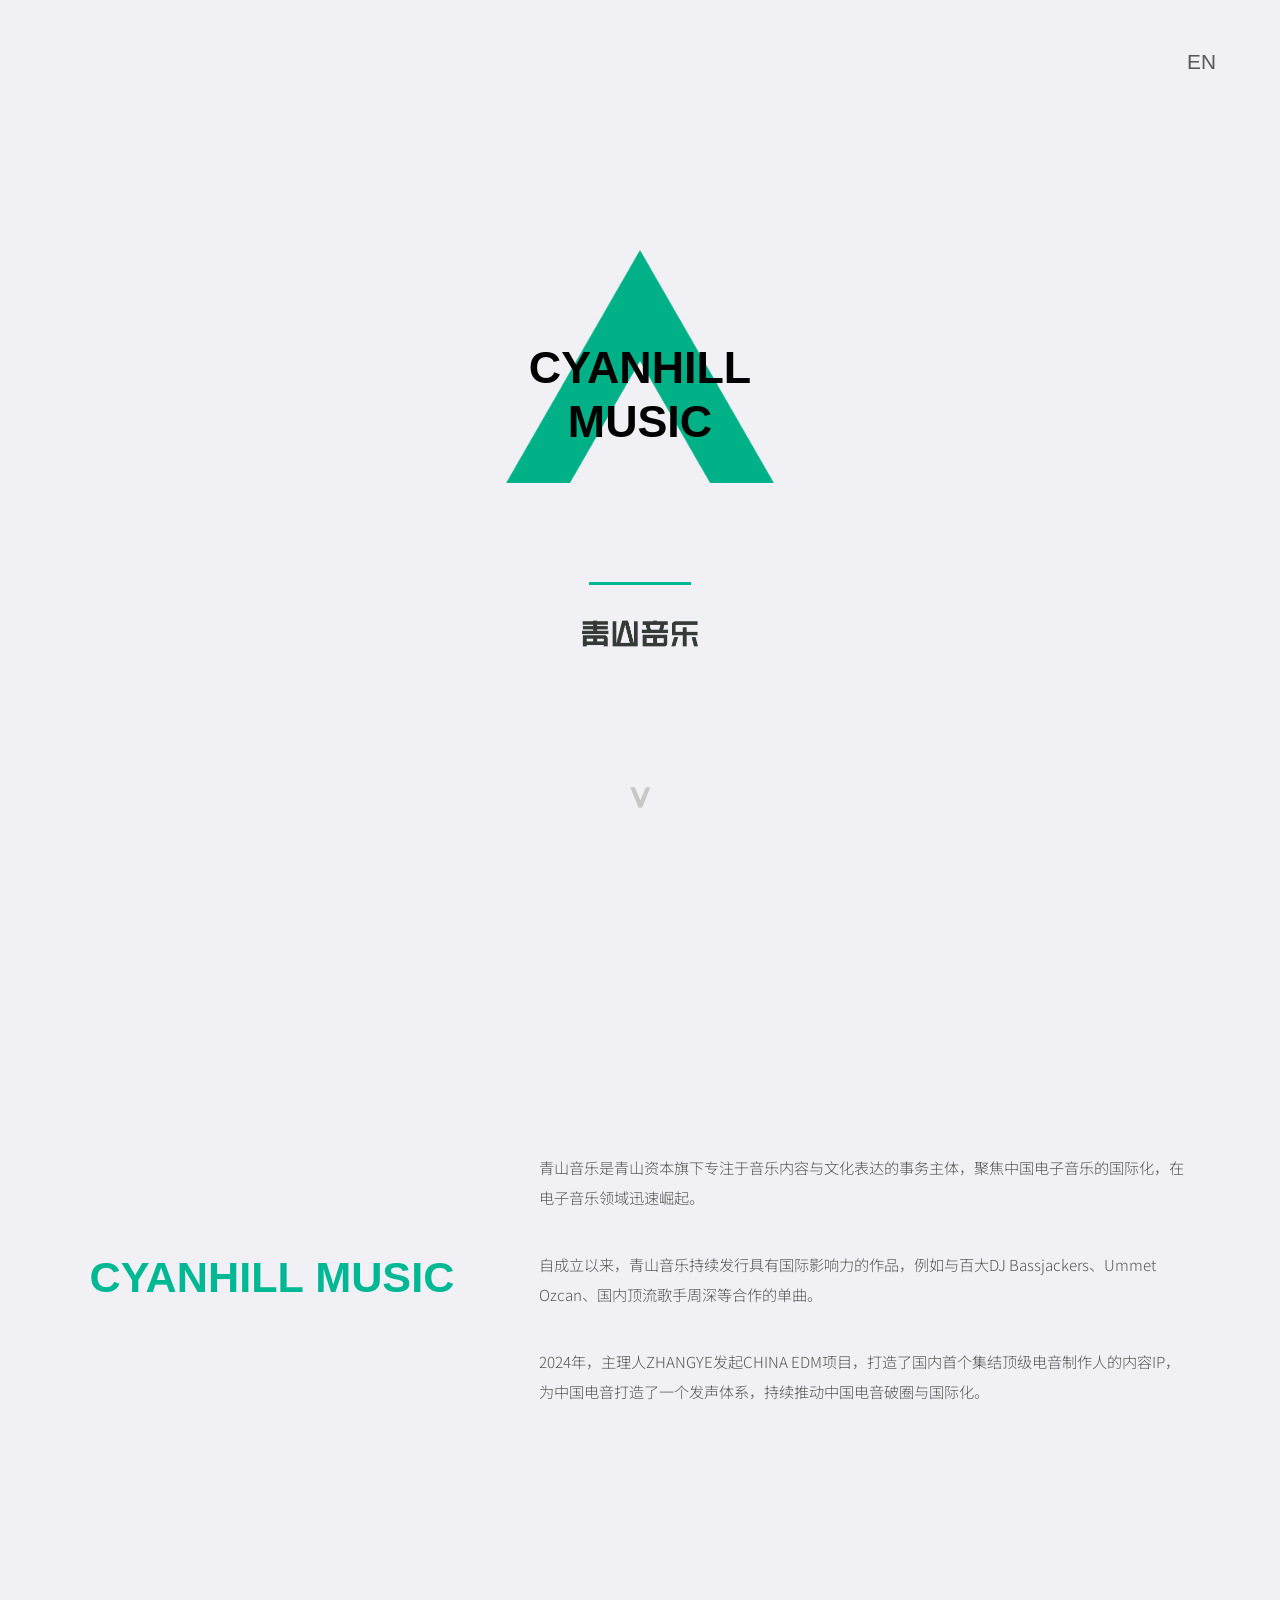
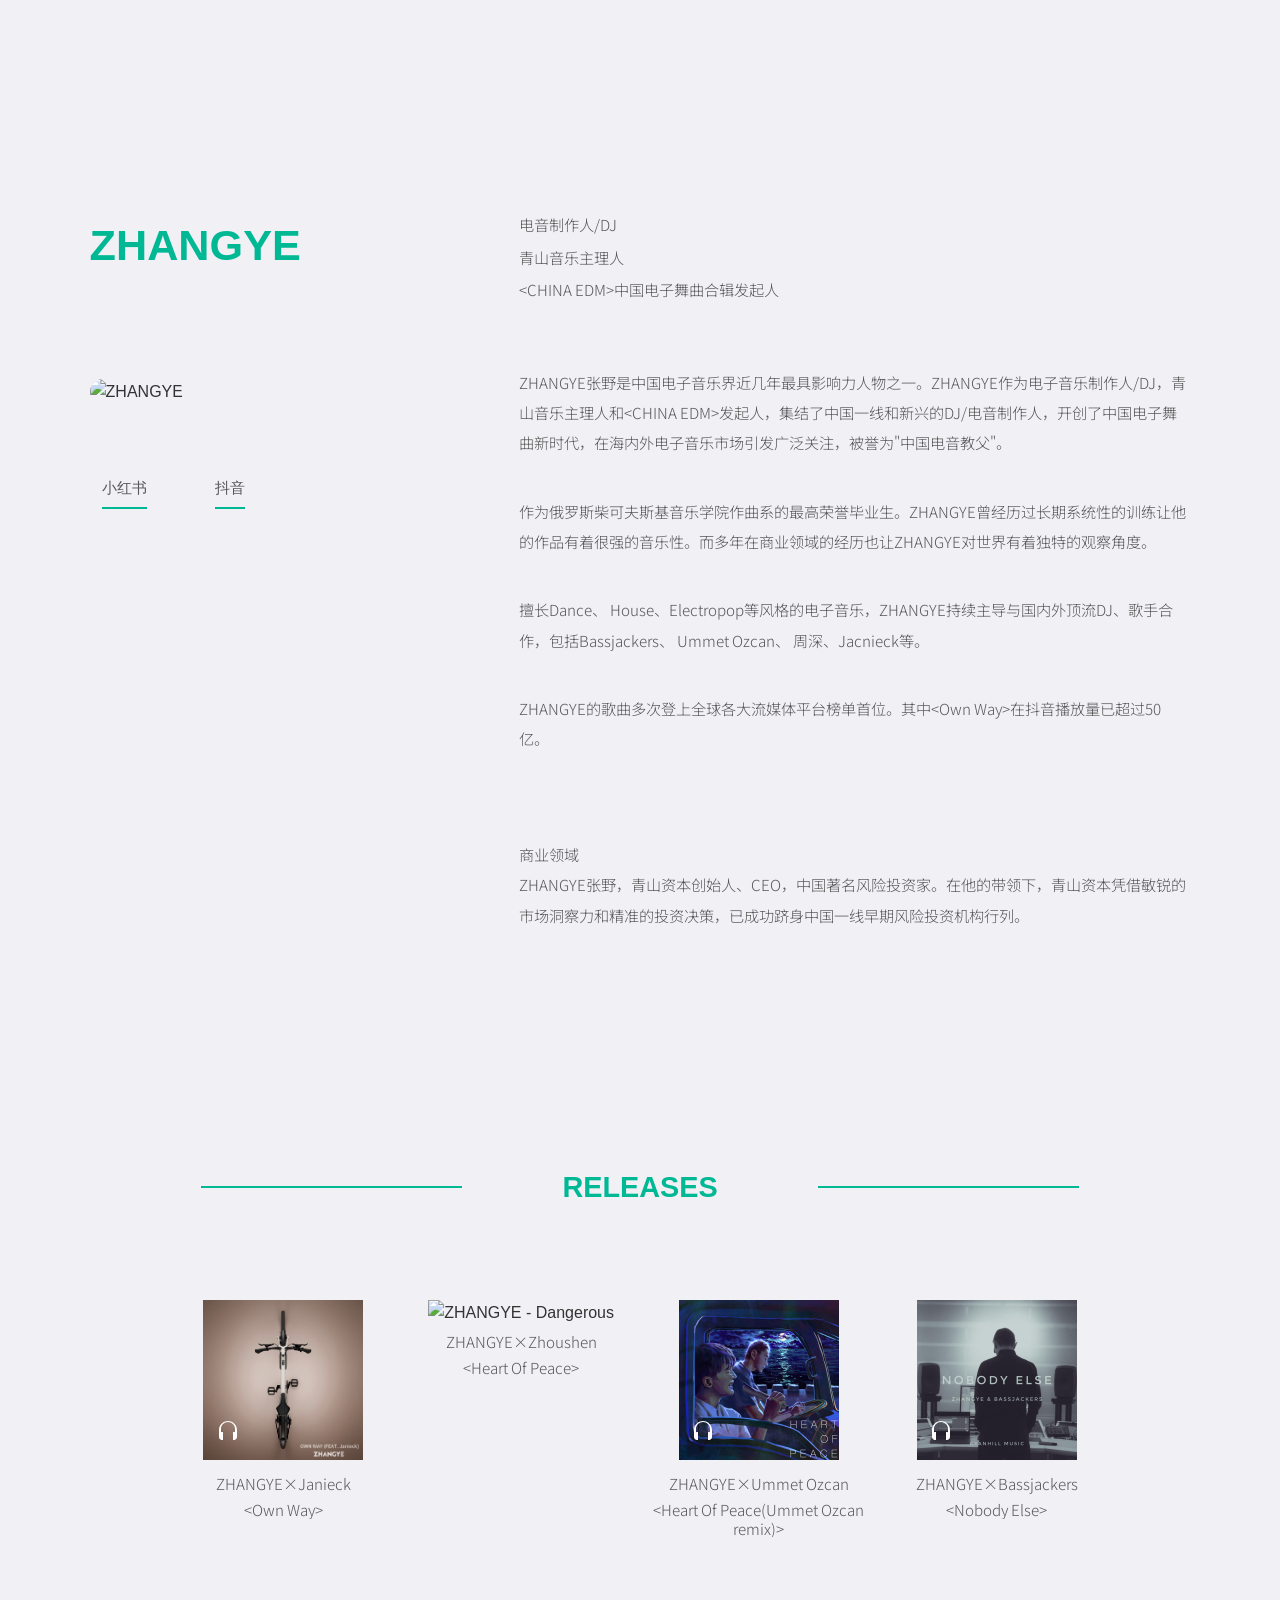
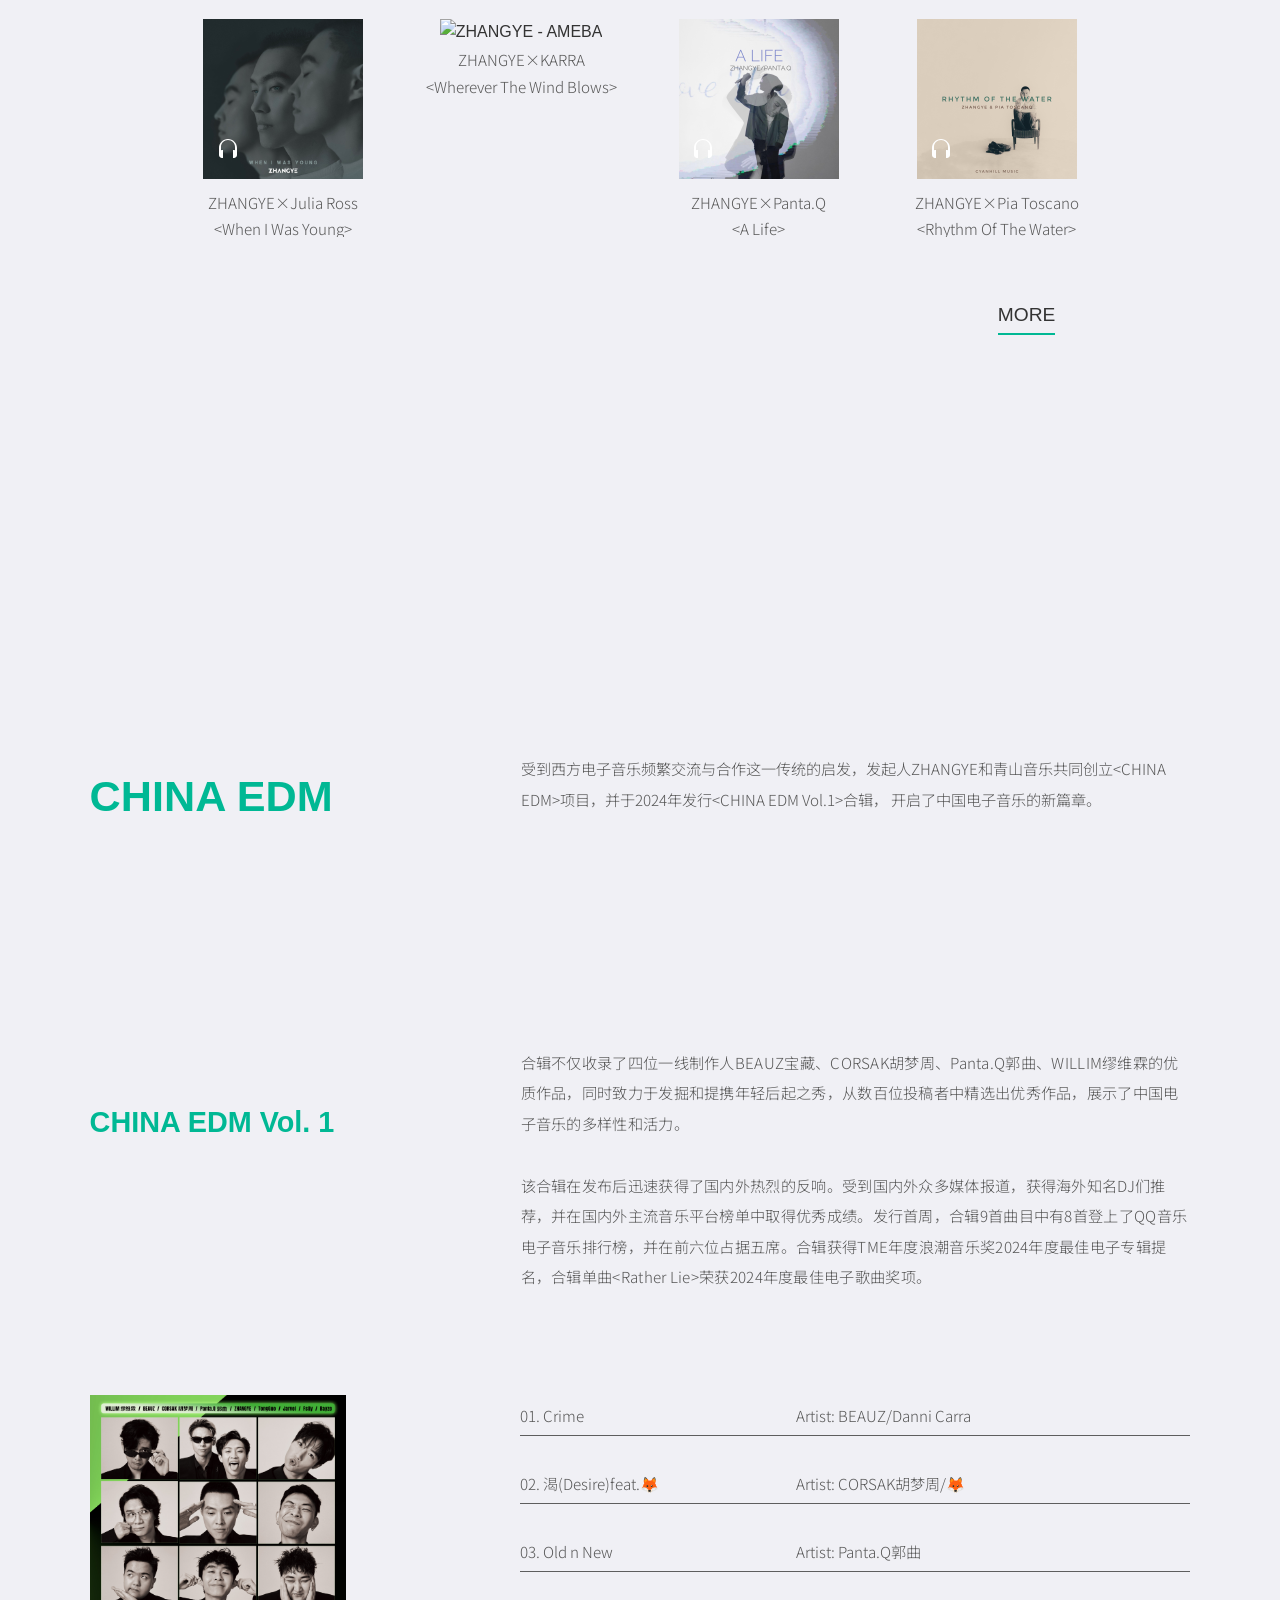
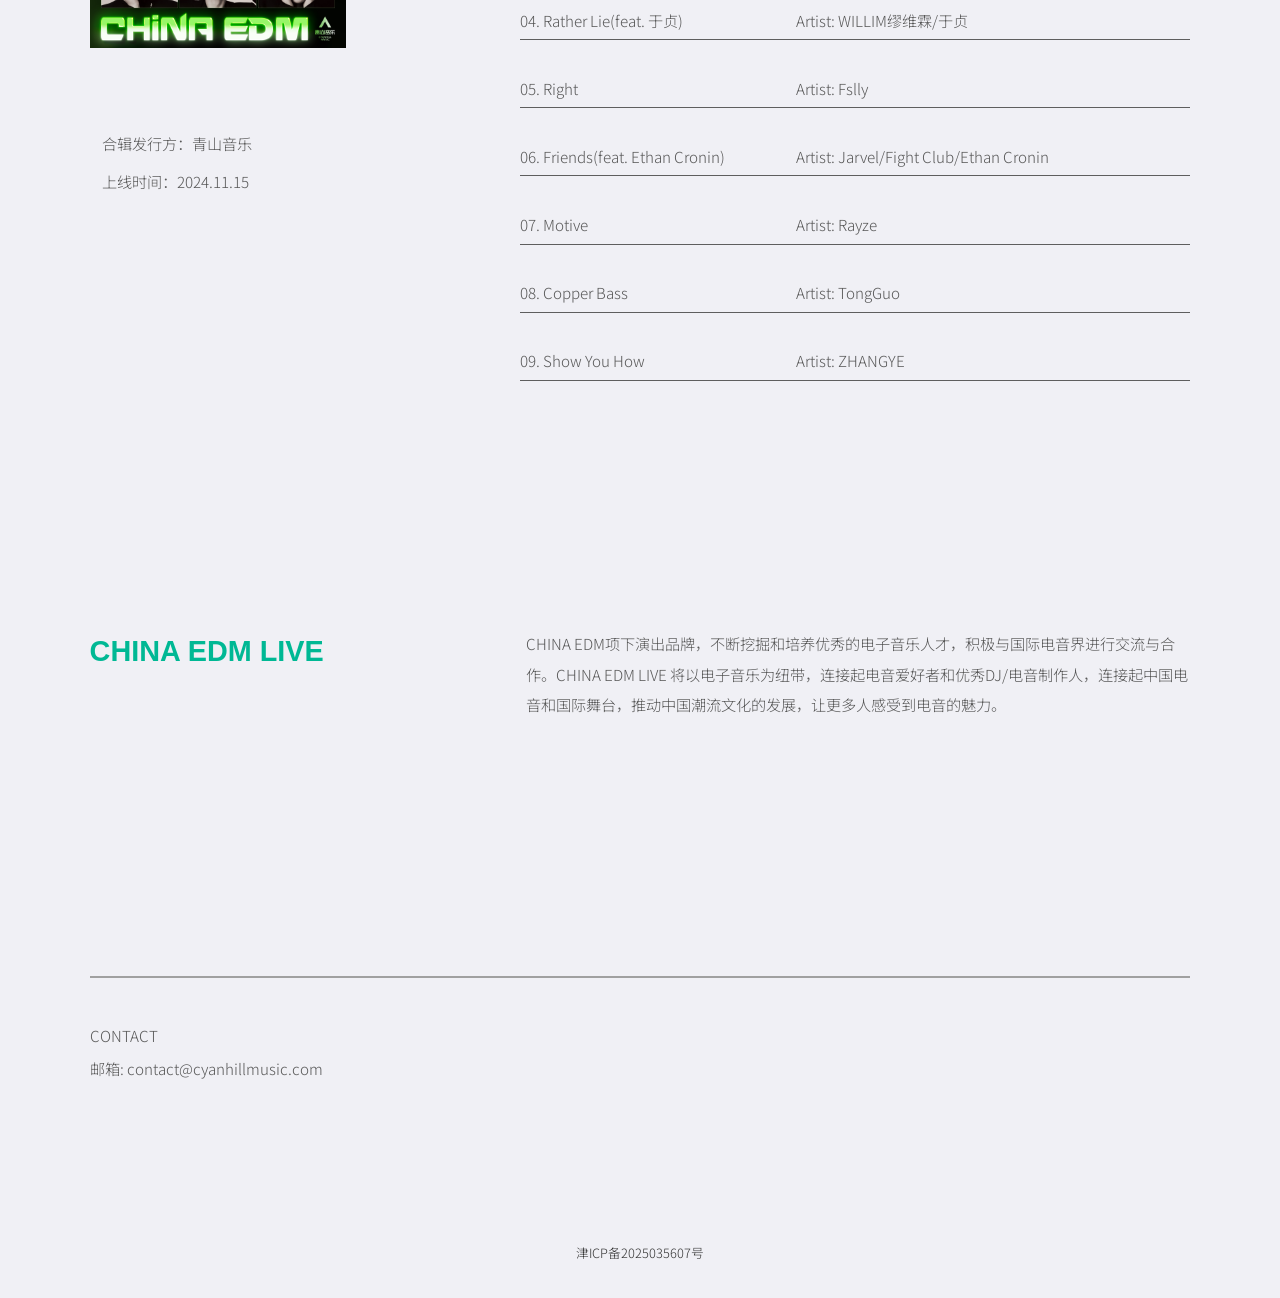
==== commit 6b915a3d: "Update based on feed back" ====
--- a/index.html
+++ b/index.html
@@ -295,7 +295,7 @@
                     <div class="profile-description">
                         <p>ZHANGYE张野是中国电子音乐界近几年最具影响力人物之一。ZHANGYE作为电子音乐制作人/DJ，青山音乐主理人和&lt;CHINA EDM&gt发起人，集结了中国一线和新兴的DJ/电音制作人，开创了中国电子舞曲新时代，在海内外电子音乐市场引发广泛关注，被誉为"中国电音教父"。</p>
                         <p>作为俄罗斯柴可夫斯基音乐学院作曲系的最高荣誉毕业生。ZHANGYE曾经历过长期系统性的训练让他的作品有着很强的音乐性。而多年在商业领域的经历也让ZHANGYE对世界有着独特的观察角度。</p>
-                        <p>擅长Dance、 House、 and Electropop等风格的电子音乐，ZHANGYE持续主导与国内外顶流DJ、歌手合作，包括Bassjackers、 Ummet Ozcan、 周深、Jacnieck等。</p>
+                        <p>擅长Dance、 House、Electropop等风格的电子音乐，ZHANGYE持续主导与国内外顶流DJ、歌手合作，包括Bassjackers、 Ummet Ozcan、 周深、Jacnieck等。</p>
                         <p>ZHANGYE的歌曲多次登上全球各大流媒体平台榜单首位。其中&lt;Own Way&gt在抖音播放量已超过50亿。</p>
                     </div>
                     <div class="profile-footer">
--- a/styles.css
+++ b/styles.css
@@ -1401,13 +1401,13 @@
     margin: 0 auto; /* 居中显示 */
 }
 
- .china-edm-live-left .section-title {
-        font-size: 1.1rem !important;
-        font-family: 'Inter', 'Noto Sans SC', 'Source Han Sans SC', sans-serif !important;
-        font-weight: 700 !important;
-        letter-spacing: 0.01em !important;
-        text-shadow: 0.1px 0 0 currentColor, -0.1px 0 0 currentColor !important;
-        margin-bottom: 3vh;
+.china-edm-live-left .section-title {
+    font-size: 1.1rem !important;
+    font-family: 'Inter', 'Noto Sans SC', 'Source Han Sans SC', sans-serif !important;
+    font-weight: 700 !important;
+    letter-spacing: 0.01em !important;
+    text-shadow: 0.1px 0 0 currentColor, -0.1px 0 0 currentColor !important;
+    margin-bottom: 3vh;
     }
 
 /* 隐藏原有的china-edm-vol-content和album-section */
